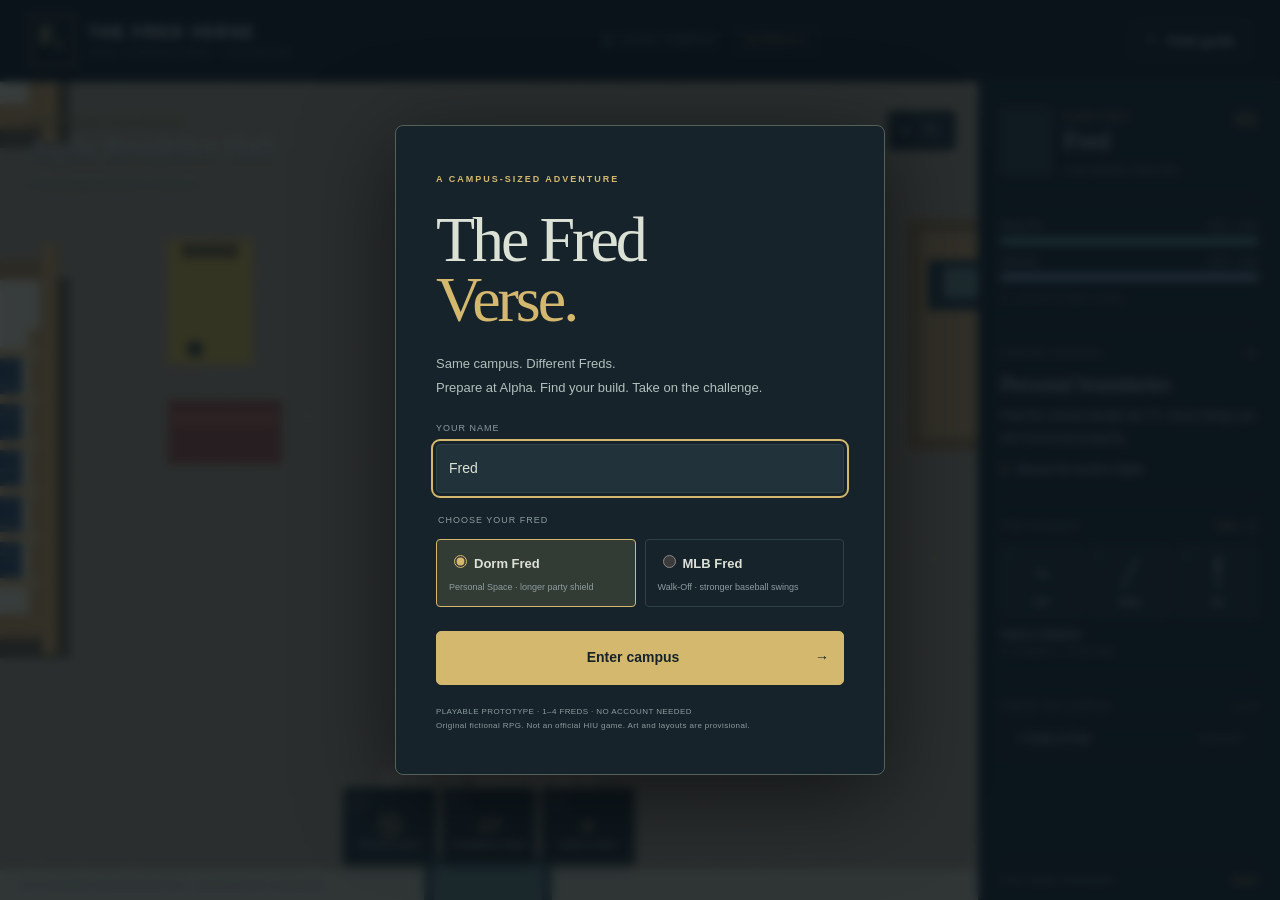
==== web/index.html @ dc2af9cf "Add playable Fred Verse RPG prototype with LAN co-op" ====
<!doctype html>
<html lang="en">
<head>
  <meta charset="utf-8"><meta name="viewport" content="width=device-width,initial-scale=1,viewport-fit=cover">
  <meta name="theme-color" content="#141e26"><title>The Fred Verse</title>
  <link rel="stylesheet" href="style.css"><script type="module" src="game.js"></script>
</head>
<body>
  <header>
    <a class="brand" href="/" aria-label="The Fred Verse home"><span class="crest">F<span>V</span></span><span>THE FRED VERSE<small>HOPE INTERNATIONAL · FULLERTON</small></span></a>
    <div class="session"><i id="status-light"></i><span id="connection">LOCAL CAMPUS</span><span class="version">ALPHA 0.1</span></div>
    <button id="help-open" class="quiet">? <span>Field guide</span></button>
  </header>
  <main>
    <section class="viewport" aria-label="Game world">
      <canvas id="world" tabindex="0" aria-label="Campus game. Use WASD to move, E to interact. See Field guide for all controls."></canvas>
      <div class="location"><span class="eyebrow">FULLERTON, CALIFORNIA</span><h1 id="location">Alpha Residence Hall</h1><span id="area-note">A little preparation goes a long way.</span></div>
      <div id="boss-hud" hidden><div><b id="boss-name"></b><span id="boss-phase"></span></div><progress id="boss-health" max="100" value="100"></progress><small>FICTIONAL FACULTY PRACTICE · NONLETHAL</small></div>
      <button id="map-open" class="map-button" title="Campus map (M)">⌖ <span>Campus map</span> <kbd>M</kbd></button>
      <div id="speech" class="speech" aria-live="polite"></div>
      <div id="prompt" class="prompt" hidden><kbd>E</kbd><span></span></div>
      <div id="downed" hidden><h2>Five more minutes.</h2><p id="downed-note">Your equipment is safe.</p><button id="recover">Return to Alpha</button></div>
      <div class="hotbar">
        <button data-action="space" title="Personal Space (Q)"><kbd>Q</kbd><span>◎</span><small>Personal Space</small><em id="space-cd"></em></button>
        <button data-action="heal" title="Emergency Chips (H)"><kbd>H</kbd><span>▱</span><small>Emergency Chips</small><em id="heal-cd"></em></button>
        <button data-action="dodge" title="Dodge (Space)"><kbd>␣</kbd><span>»</span><small>Early to Class</small><em id="dodge-cd"></em></button>
      </div>
      <div class="touch-move" aria-label="Movement controls"><button data-key="w" aria-label="Move up">▲</button><div><button data-key="a" aria-label="Move left">◀</button><button data-key="s" aria-label="Move down">▼</button><button data-key="d" aria-label="Move right">▶</button></div></div>
      <div class="touch-actions"><button id="touch-attack">Attack</button><button data-action="interact">Interact</button><button id="touch-block">Guard</button></div>
      <span class="scene-caption">HIU-INSPIRED RECONSTRUCTION · APPROXIMATE INTERIORS</span>
    </section>
    <aside>
      <section class="character"><div class="avatar"><canvas id="portrait" width="48" height="64"></canvas></div><div><span class="eyebrow" id="variant-name">DORM FRED</span><h2 id="player-name">Fred</h2><small id="player-title">A new semester. Same Fred.</small></div><span id="level" class="level">01</span></section>
      <section class="vitals"><div><span>HEALTH</span><b id="hp-text">100 / 100</b></div><progress id="hp" max="100" value="100"></progress><div><span>FOCUS</span><b id="focus-text">100 / 100</b></div><progress id="focus" max="100" value="100"></progress><small id="xp">0 / 120 XP TO NEXT LEVEL</small></section>
      <section class="quest"><div class="section-label">CAMPUS JOURNAL <span>01</span></div><h3 id="quest-title">Personal boundaries</h3><p id="quest-description">Find the remote beside the TV. Some things are not communal property.</p><div id="quest-step"><i></i><span>Recover the remote in Alpha</span></div></section>
      <section class="loadout"><div class="section-label">THE LOADOUT <button id="inventory-open" class="text-button">Gear <kbd>I</kbd></button></div><div class="weapons"><button data-weapon="nerf"><kbd>1</kbd><span>⌁</span><b>Nerf</b></button><button data-weapon="saber"><kbd>2</kbd><span>╱</span><b>Saber</b></button><button data-weapon="bat"><kbd>3</kbd><span>╿</span><b>Bat</b></button></div><div class="weapon-detail"><span id="weapon-name">Owen’s Sidearm</span><small id="ammo">8 / 8 DARTS · R RELOAD</small></div></section>
      <section class="party"><div class="section-label">FREDS ON CAMPUS <span id="party-count">1 / 4</span></div><div id="party-list"></div><button id="lan-open" class="lan-button">↗ Invite a Fred <span>LAN CO-OP</span></button></section>
      <footer><span id="save-status">HOST-SAVED PROGRESS</span><button id="sprite-open" class="text-button">Sprite</button></footer>
    </aside>
  </main>
  <dialog id="welcome" class="welcome">
    <span class="eyebrow">A CAMPUS-SIZED ADVENTURE</span><h2>The Fred<br><span>Verse.</span></h2>
    <p>Same campus. Different Freds.<br>Prepare at Alpha. Find your build. Take on the challenge.</p>
    <form id="join-form"><label>YOUR NAME<input id="name" maxlength="24" value="Fred" required autocomplete="nickname"></label>
      <fieldset><legend>CHOOSE YOUR FRED</legend><label class="variant-option"><input type="radio" name="variant" value="Dorm Fred" checked><strong>Dorm Fred</strong><small>Personal Space · longer party shield</small></label><label class="variant-option"><input type="radio" name="variant" value="MLB Fred"><strong>MLB Fred</strong><small>Walk-Off · stronger baseball swings</small></label></fieldset>
      <button type="submit" class="primary">Enter campus <span>→</span></button><p id="join-error" role="alert"></p>
    </form><small class="disclaimer">PLAYABLE PROTOTYPE · 1–4 FREDS · NO ACCOUNT NEEDED<br>Original fictional RPG. Not an official HIU game. Art and layouts are provisional.</small>
  </dialog>
  <dialog id="guide"><button class="close" data-close aria-label="Close">×</button><span class="eyebrow">KNOW YOUR CAMPUS</span><h2>The field guide</h2><p>Every player is a Fred. Everyone can complete this slice solo.</p><dl><dt>WASD / arrows</dt><dd>Move</dd><dt>Mouse / movement direction</dt><dd>Aim / touch aim</dd><dt>Left click / J</dt><dd>Attack (hold to repeat)</dd><dt>Right click / K</dt><dd>Guard; reduces incoming damage</dd><dt>Space · Q · H</dt><dd>Dodge · Personal Space · heal</dd><dt>1 / 2 / 3 · R</dt><dd>Nerf / saber / bat · reload</dd><dt>E / hold E</dt><dd>Interact / revive a downed Fred nearby</dd><dt>I · M</dt><dd>Equipment · campus map</dd></dl><p><b>First steps:</b> find the remote beside the dorm TV, exit south, and follow the map to Darling Pavilion. Approach the practice marker and press E. All Freds in the gym must be ready; solo starts immediately.</p><p>Red outlined circles are practice hazards. Teal circles help teammates. Guard or dodge telegraphs; your attacks never hurt another Fred. A downed Fred can be revived by a teammate holding E while still for 2.5 seconds. Solo defeat resets the practice so you can recover.</p><p class="muted">Royal Arts is a provisional name for fictional equipment abilities. Faith is not a stat; prayer and Scripture are not combat resources.</p></dialog>
  <dialog id="inventory"><button class="close" data-close aria-label="Close">×</button><span class="eyebrow">STREETWEAR, WITH STATS</span><h2>The dorm wardrobe</h2><p id="gear-stats"></p><div id="gear-list"></div><p class="set-bonus">PERSONAL SPACE · 2 PIECES<br><small>Successful guards grant a brief shield. Helpful solo and together.</small></p><button id="upgrade" class="primary">Workbench upgrade · 3 materials</button><p id="materials"></p><label>DISPLAY TITLE<select id="title-select"></select></label></dialog>
  <dialog id="campus-map"><button class="close" data-close aria-label="Close">×</button><span class="eyebrow">N ↑ · NOT TO SCALE</span><h2>Find your way.</h2><canvas id="map" width="560" height="560" aria-label="Campus map showing your position and labeled buildings"></canvas><p class="muted">Map-relative exterior. Alpha, gym, and chapel are enterable in this slice. Other interiors are reserved for later chapters.</p></dialog>
  <dialog id="lan"><button class="close" data-close aria-label="Close">×</button><span class="eyebrow">BETTER WITH MORE FREDS</span><h2>Bring your variant.</h2><p>Run <code>python server.py</code> on one computer. Connect everyone to the same local network. On each device, open the host computer’s LAN IP with port 8000 in a browser.</p><p>Example address format: <code>http://192.168.x.x:8000</code>. Use your host’s actual address. Allow inbound TCP 8000 on its local firewall.</p><p>To find hosts from another computer with this project: <code>python server.py --discover</code>. UDP 47654 discovery can be blocked by guest Wi-Fi; direct address joining still works.</p><p>The host saves all characters. This browser stores a private rejoin key for this host address. Reuse the same browser and address to keep your Fred. No internet, accounts, or cloud services are required.</p></dialog>
  <dialog id="sprite"><button class="close" data-close aria-label="Close">×</button><span class="eyebrow">ART WORK IN PROGRESS</span><h2>Fred, frame by frame.</h2><p>The built-in pixel Fred is a placeholder. To preview the sprite sheet you shared, choose its PNG file. It stays in this browser session and is not uploaded to the host.</p><label>SPRITE SHEET<input id="sprite-file" type="file" accept="image/png,image/webp"></label><p class="muted">Preview expects 10 columns; the first five directional rows have equal height. Full action animation and final atlas integration remain unfinished.</p><p id="sprite-status" role="status"></p></dialog>
</body></html>
---- web/style.css ----
@font-face{font-family:system;src:local('Trebuchet MS')}*{box-sizing:border-box} :root{color-scheme:dark;--ink:#dce1d6;--muted:#8b9d9e;--gold:#d4b86e;--panel:#17232b;--line:#304048;--teal:#73b6a5}body{margin:0;background:#101a21;color:var(--ink);font:14px system,Arial,sans-serif}button,input,select{font:inherit}button,a,input,select{-webkit-tap-highlight-color:transparent}button{cursor:pointer;border:1px solid var(--line);border-radius:5px;background:#24343d;color:var(--ink);padding:10px 14px}button:hover{border-color:var(--gold);color:#fff}button:focus-visible,a:focus-visible,input:focus-visible,select:focus-visible,canvas:focus-visible{outline:2px solid var(--gold);outline-offset:3px}button:disabled{opacity:.45;cursor:default}header{height:82px;display:flex;align-items:center;justify-content:space-between;padding:0 30px;border-bottom:1px solid var(--line);gap:20px}.brand{display:flex;gap:13px;align-items:center;text-decoration:none;color:var(--ink);font-weight:900;letter-spacing:2px;font-size:16px}.brand small{display:block;color:var(--muted);font-size:8px;letter-spacing:2px;margin-top:6px;font-weight:400}.crest{font-family:Georgia,serif;font-size:28px;border:1px solid var(--gold);color:var(--gold);padding:4px 8px;position:relative;line-height:30px}.crest span{font-size:14px;vertical-align:sub;margin-left:-4px}.session{display:flex;align-items:center;gap:10px;letter-spacing:1.5px;font-size:10px;color:var(--muted)}.session i{width:6px;height:6px;background:var(--teal);border-radius:50%}.version{border:1px solid var(--line);padding:6px 8px;margin-left:10px;color:var(--gold)}.quiet{background:transparent}.quiet span{margin-left:8px}.eyebrow{font-size:9px;letter-spacing:2px;color:var(--gold);font-weight:bold}main{display:grid;grid-template-columns:minmax(0,1fr) 302px;height:calc(100dvh - 82px);min-height:620px} .viewport{position:relative;overflow:hidden;background:#687951}#world{display:block;width:100%;height:100%;image-rendering:pixelated;touch-action:none;outline:none}.location{position:absolute;top:27px;left:28px;pointer-events:none;color:#fff;text-shadow:0 2px 5px #14221c}.location h1{font-family:Georgia,serif;font-weight:400;font-size:28px;margin:7px 0 5px}.location #area-note{font-size:11px;color:#e3e5cf}.map-button{position:absolute;right:22px;top:28px;background:#15252ce8;border-color:#66716a;display:flex;align-items:center;gap:12px;font-size:12px}.map-button>span{display:none}kbd{font:10px system,Arial,sans-serif;border:1px solid #5b6970;border-radius:3px;padding:3px 5px;color:#b7c3bc;min-width:20px;text-align:center}.scene-caption{position:absolute;bottom:12px;left:20px;font-size:8px;letter-spacing:1.2px;color:#e4e4c7;text-shadow:1px 1px #14221c;pointer-events:none}.hotbar{position:absolute;bottom:35px;left:50%;transform:translateX(-50%);display:flex;gap:5px}.hotbar button{width:94px;height:78px;position:relative;padding:9px 4px 7px;background:#17232bea;border-color:#5c6b64;box-shadow:0 3px 10px #0004}.hotbar kbd{position:absolute;top:5px;left:5px;font-size:8px}.hotbar button>span{display:block;font-family:Georgia,serif;font-size:30px;line-height:33px;color:var(--gold)}.hotbar small{display:block;font-size:9px;color:#c8d0bf}.hotbar em{position:absolute;top:5px;right:7px;font-size:10px;font-style:normal;color:var(--gold)}.speech{position:absolute;bottom:132px;left:50%;transform:translateX(-50%);width:min(540px,85%);padding:13px 17px;background:#142129ed;border-left:2px solid var(--gold);font-size:12px;line-height:1.6;box-shadow:0 4px 20px #0003;pointer-events:none}.speech:empty{display:none}.prompt{position:absolute;top:64%;left:50%;transform:translateX(-50%);padding:10px 16px;background:#102027e8;white-space:nowrap;border:1px solid #7b8b80;border-radius:5px;font-size:12px}.prompt kbd{margin-right:10px}aside{background:var(--panel);border-left:1px solid var(--line);padding:24px 22px 0;overflow:auto;display:flex;flex-direction:column}aside section{padding-bottom:22px;margin-bottom:22px;border-bottom:1px solid var(--line)}.character{display:flex;align-items:center;gap:13px}.character h2{font-family:Georgia,serif;font-size:25px;font-weight:400;margin:5px 0}.character small{font-size:9px;color:var(--muted)}.avatar{background:#293b42;border:1px solid #52615b;width:50px;height:65px;flex-shrink:0}.avatar canvas{image-rendering:pixelated}.character .eyebrow{font-size:8px}.level{align-self:flex-start;margin-left:auto;color:var(--gold);font-family:Georgia,serif;font-size:22px}.vitals>div{display:flex;justify-content:space-between;font-size:9px;letter-spacing:1px;margin:0 0 6px}.vitals b{font-size:10px;font-weight:400;color:var(--muted)}progress{display:block;width:100%;height:6px;appearance:none;border:0;background:#34444a;overflow:hidden;border-radius:0}progress::-webkit-progress-bar{background:#34444a}progress::-webkit-progress-value{background:var(--teal)}progress::-moz-progress-bar{background:var(--teal)}#hp{margin-bottom:13px}#focus::-webkit-progress-value{background:#8eabcb}#focus::-moz-progress-bar{background:#8eabcb}.vitals>small{display:block;color:var(--muted);font-size:8px;letter-spacing:1px;margin-top:14px}.section-label{display:flex;justify-content:space-between;align-items:center;color:var(--muted);font-size:9px;letter-spacing:1.5px}.section-label>span{font-size:9px;letter-spacing:1px;color:var(--gold)}.quest h3{font-family:Georgia,serif;font-weight:400;font-size:21px;margin:14px 0 9px}.quest p{font-size:12px;line-height:1.8;color:#a7b7b6;margin:0 0 15px}#quest-step{font-size:10px;display:flex;align-items:center;gap:9px}#quest-step i{width:7px;height:7px;border:1px solid var(--gold);transform:rotate(45deg);flex-shrink:0}.text-button{padding:0;background:transparent;border:0;color:var(--gold);font-size:10px;letter-spacing:0}.text-button kbd{font-size:8px;padding:1px 4px;margin-left:5px}.weapons{display:flex;gap:7px;margin-top:15px}.weapons button{position:relative;flex:1;height:72px;padding:8px 3px;background:#1c2b33;border-color:#3a4a50}.weapons kbd{position:absolute;top:5px;left:5px;border:0;padding:0;font-size:8px;min-width:8px}.weapons button>span{display:block;font-size:27px;height:35px;color:#9aaba6}.weapons b{font-size:9px;font-weight:400}.weapons .selected{border-color:var(--gold);background:#333b35}.weapons .selected>span{color:var(--gold)}.weapon-detail{margin-top:10px;display:flex;flex-direction:column;gap:7px;font-size:11px}.weapon-detail small{font-size:8px;color:var(--muted);letter-spacing:1px}.party{margin-bottom:0!important;border:0!important;flex:1}.party-row{display:flex;align-items:center;gap:9px;margin:14px 0;font-size:11px}.party-row i{width:6px;height:6px;background:var(--teal);border-radius:50%}.party-row span{flex:1}.party-row small{color:var(--muted);font-size:9px}.lan-button{margin-top:10px;width:100%;font-size:11px;background:transparent;text-align:left}.lan-button span{float:right;font-size:8px;color:var(--muted);padding-top:2px}footer{border-top:1px solid var(--line);min-height:41px;display:flex;align-items:center;justify-content:space-between;gap:12px;font-size:8px;letter-spacing:.8px;color:var(--muted)}dialog{background:#17232b;color:var(--ink);border:1px solid #536158;border-radius:8px;box-shadow:0 20px 90px #0008;max-height:90dvh;width:min(540px,94vw);padding:35px;line-height:1.7}dialog::backdrop{background:#091319c9;backdrop-filter:blur(5px)}dialog h2{font-family:Georgia,serif;font-size:34px;font-weight:400;line-height:1.2;margin:12px 0 18px}dialog p{font-size:13px;color:#b0c0bc}dialog .muted{font-size:11px;color:var(--muted)}.close{position:absolute;right:14px;top:10px;background:transparent;border:0;font-size:25px;padding:0 8px}.welcome{width:490px;padding:40px}.welcome h2{font-size:64px;letter-spacing:-3px;line-height:.94;margin-top:20px}.welcome h2 span{color:var(--gold)}.welcome>p{margin:22px 0;line-height:1.8}label{display:block;font-size:9px;letter-spacing:1px;color:var(--muted)}input:not([type=radio]),select{display:block;background:#22323a;border:1px solid var(--line);border-radius:4px;padding:12px;color:var(--ink);width:100%;margin:7px 0 15px;font-size:14px}fieldset{border:0;margin:20px 0;padding:0;display:flex;gap:9px}legend{font-size:9px;letter-spacing:1px;color:var(--muted);margin-bottom:10px}.variant-option{width:50%;padding:12px;border:1px solid var(--line);border-radius:4px;cursor:pointer;letter-spacing:0}.variant-option:has(:checked){border-color:var(--gold);background:#333b35}.variant-option strong{font-size:13px;color:var(--ink);display:inline-block;margin:0 0 5px 4px}.variant-option small{display:block;font-size:9px;line-height:1.6}.variant-option input{accent-color:var(--gold)}.primary{width:100%;background:var(--gold);border-color:var(--gold);color:#17232b;font-weight:bold;padding:14px;margin:4px 0 10px}.primary:hover{background:#e6cd8c;color:#17232b}.primary span{float:right}.disclaimer{color:var(--muted);font-size:8px;line-height:1.8;display:block;letter-spacing:.4px}.welcome #join-error{color:#e1a291;font-size:12px;margin:0 0 10px}dl{display:grid;grid-template-columns:1fr 1.2fr;font-size:11px;gap:10px 14px}dt{color:var(--gold)}dd{margin:0}.gear-row{display:flex;align-items:center;gap:12px;padding:13px 0;border-top:1px solid var(--line)}.gear-row>div{flex:1}.gear-row b{font-size:12px}.gear-row small{display:block;font-size:10px;color:var(--muted)}.gear-row button{font-size:10px}.set-bonus{border-left:2px solid var(--teal);padding:10px 15px;background:#223831;color:var(--teal);font-size:11px}#map{width:100%;height:auto;image-rendering:pixelated;border:1px solid #536158}#boss-hud{position:absolute;top:100px;left:50%;transform:translateX(-50%);width:min(500px,85%);background:#17232bdb;padding:12px 16px}#boss-hud>div{display:flex;justify-content:space-between;font-size:11px;margin-bottom:9px;gap:8px}#boss-hud small{font-size:7px;letter-spacing:1.5px;color:#bda49a;display:block;margin-top:7px}#boss-health::-webkit-progress-value{background:#d88a75}#boss-health::-moz-progress-bar{background:#d88a75}#downed{position:absolute;top:40%;left:50%;transform:translate(-50%,-50%);background:#17232bf0;padding:25px;text-align:center;border:1px solid #bb9c79;width:min(400px,90%)}#downed h2{font-family:Georgia,serif;font-size:30px;font-weight:400}#downed p{font-size:12px;line-height:1.7}.touch-move,.touch-actions{display:none}code{font-size:11px;color:var(--gold);overflow-wrap:anywhere} [hidden]{display:none!important}
@media(min-width:1500px){main{grid-template-columns:minmax(0,1fr) 330px}.map-button>span{display:inline}.location{left:40px;top:35px}aside{padding:30px 26px 0}.character{margin-bottom:28px}}
@media(max-height:820px) and (min-width:801px){main{min-height:560px}aside{padding:18px 18px 0}aside section{padding-bottom:16px;margin-bottom:16px}.quest p{line-height:1.5}.character .avatar{height:58px;overflow:hidden}.party-row{margin:10px 0}.hotbar{bottom:30px}}
@media(max-width:800px){header{height:65px;padding:0 16px}.brand{font-size:12px;letter-spacing:1px}.brand small{font-size:7px}.crest{font-size:24px}.session{display:none}.quiet span{display:none}main{height:auto;min-height:0;display:flex;flex-direction:column}.viewport{height:calc(100dvh - 65px);min-height:520px}.location{left:17px;top:18px}.location h1{font-size:22px}.location #area-note{font-size:9px}.location .eyebrow{font-size:7px}.map-button{top:19px;right:15px;padding:7px 10px}.map-button kbd{display:none}aside{border-left:0;border-top:1px solid var(--line);display:grid;grid-template-columns:1fr 1fr;gap:18px;padding:20px}aside section{margin:0;padding:0 0 16px}.party,footer{grid-column:1/-1}.touch-move{display:block;position:absolute;bottom:45px;left:14px;text-align:center;touch-action:none}.touch-move button{padding:13px 15px;background:#17232bdd;touch-action:none}.touch-move>button{margin-bottom:3px}.touch-move>div{display:flex;gap:3px}.touch-actions{display:flex;position:absolute;right:12px;bottom:45px;flex-direction:column;gap:5px;touch-action:none}.touch-actions button{padding:10px;font-size:10px;background:#17232bdd;touch-action:none}.hotbar{bottom:45px;gap:3px}.hotbar button{width:58px;height:60px}.hotbar kbd{display:none}.hotbar small{font-size:7px}.hotbar button>span{font-size:24px;line-height:25px}.speech{bottom:180px;font-size:11px}.scene-caption{font-size:6px;bottom:14px;left:15px}dialog{padding:28px}.welcome h2{font-size:54px}#boss-hud{top:95px}.prompt{top:60%;font-size:10px}.prompt kbd{display:none}}
@media(pointer:fine) and (min-width:801px){.touch-move,.touch-actions{display:none}}
@media(max-width:800px){.touch-move,.touch-actions{bottom:112px}.hotbar{bottom:30px}.speech{bottom:225px}.prompt{top:auto;bottom:200px;max-width:90%;white-space:normal;text-align:center}}
@media(prefers-reduced-motion:reduce){dialog::backdrop{backdrop-filter:none}}
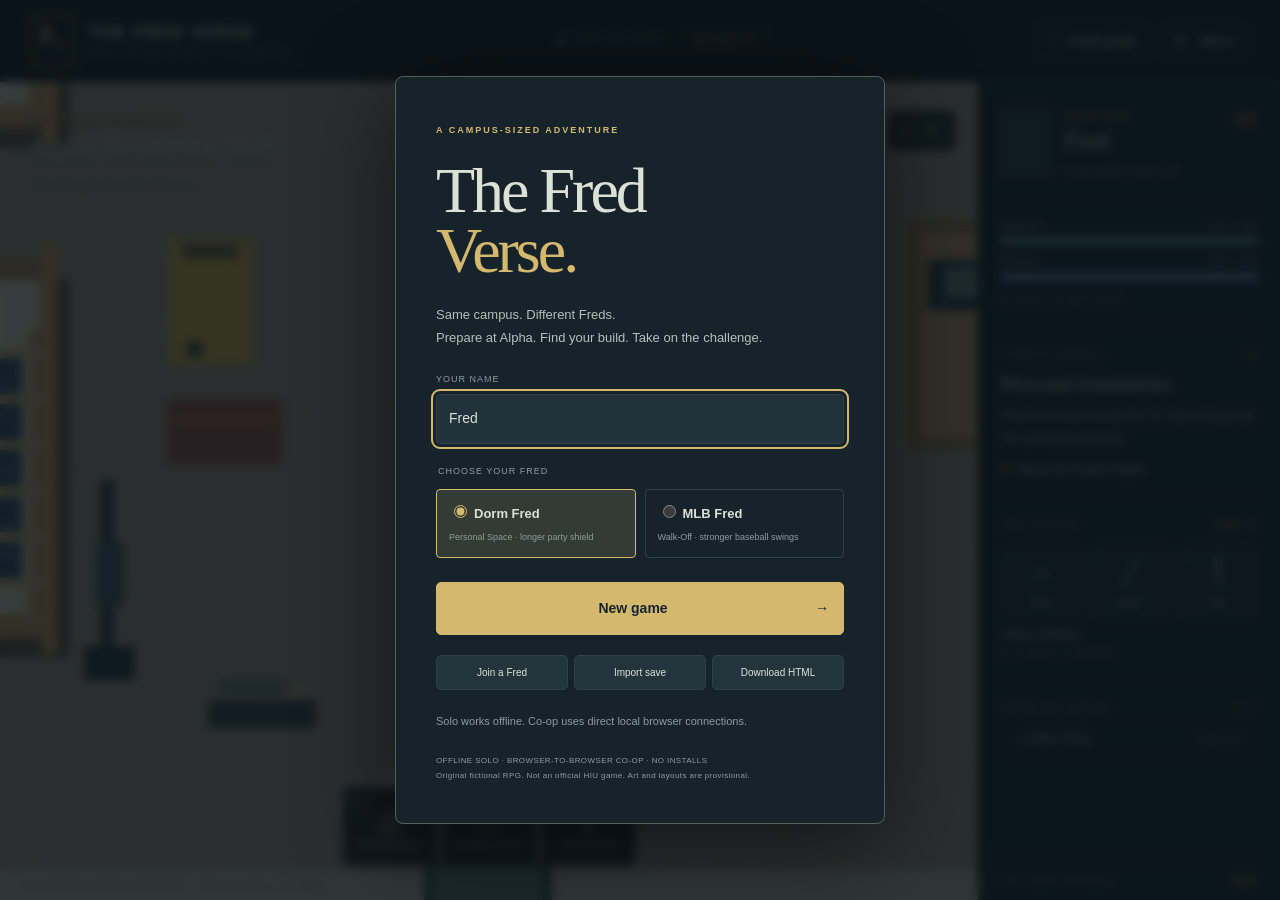
==== commit e7c7cfcb: "Add standalone offline browser game with saves and experimental WebRTC co-op" ====
--- a/web/index.html
+++ b/web/index.html
@@ -3,13 +3,14 @@
 <head>
   <meta charset="utf-8"><meta name="viewport" content="width=device-width,initial-scale=1,viewport-fit=cover">
   <meta name="theme-color" content="#141e26"><title>The Fred Verse</title>
-  <link rel="stylesheet" href="style.css"><script type="module" src="game.js"></script>
+  <link rel="icon" href="data:image/svg+xml,%3Csvg xmlns='http://www.w3.org/2000/svg' viewBox='0 0 40 40'%3E%3Crect width='40' height='40' fill='%2317232b'/%3E%3Ctext x='10' y='30' font-size='30' fill='%23d4b86e'%3EF%3C/text%3E%3C/svg%3E">
+  <link rel="stylesheet" href="style.css"><script defer src="core.js"></script><script defer src="session.js"></script><script defer src="game.js"></script>
 </head>
 <body>
   <header>
-    <a class="brand" href="/" aria-label="The Fred Verse home"><span class="crest">F<span>V</span></span><span>THE FRED VERSE<small>HOPE INTERNATIONAL · FULLERTON</small></span></a>
-    <div class="session"><i id="status-light"></i><span id="connection">LOCAL CAMPUS</span><span class="version">ALPHA 0.1</span></div>
-    <button id="help-open" class="quiet">? <span>Field guide</span></button>
+    <button class="brand" id="brand-menu" aria-label="The Fred Verse menu"><span class="crest">F<span>V</span></span><span>THE FRED VERSE<small>HOPE INTERNATIONAL · FULLERTON</small></span></button>
+    <div class="session"><i id="status-light"></i><span id="connection">OFFLINE SOLO</span><span class="version">ALPHA 0.2</span></div>
+    <div class="header-controls"><button id="help-open" class="quiet">? <span>Field guide</span></button><button id="menu-open" class="quiet">☰ <span>Menu</span></button></div>
   </header>
   <main>
     <section class="viewport" aria-label="Game world">
@@ -26,7 +27,7 @@
         <button data-action="dodge" title="Dodge (Space)"><kbd>␣</kbd><span>»</span><small>Early to Class</small><em id="dodge-cd"></em></button>
       </div>
       <div class="touch-move" aria-label="Movement controls"><button data-key="w" aria-label="Move up">▲</button><div><button data-key="a" aria-label="Move left">◀</button><button data-key="s" aria-label="Move down">▼</button><button data-key="d" aria-label="Move right">▶</button></div></div>
-      <div class="touch-actions"><button id="touch-attack">Attack</button><button data-action="interact">Interact</button><button id="touch-block">Guard</button></div>
+      <div class="touch-actions"><div class="touch-weapons" aria-label="Choose weapon"><button data-weapon="nerf" aria-label="Equip Nerf">1</button><button data-weapon="saber" aria-label="Equip saber">2</button><button data-weapon="bat" aria-label="Equip bat">3</button></div><button id="touch-attack">Attack</button><button data-action="interact">Interact</button><div class="touch-extra"><button data-action="reload" aria-label="Reload">R</button><button id="touch-gear" aria-label="Equipment">Gear</button></div><button id="touch-block">Guard</button></div>
       <span class="scene-caption">HIU-INSPIRED RECONSTRUCTION · APPROXIMATE INTERIORS</span>
     </section>
     <aside>
@@ -41,14 +42,21 @@
   <dialog id="welcome" class="welcome">
     <span class="eyebrow">A CAMPUS-SIZED ADVENTURE</span><h2>The Fred<br><span>Verse.</span></h2>
     <p>Same campus. Different Freds.<br>Prepare at Alpha. Find your build. Take on the challenge.</p>
+    <button id="continue-game" class="primary" hidden>Continue your Fred →</button>
     <form id="join-form"><label>YOUR NAME<input id="name" maxlength="24" value="Fred" required autocomplete="nickname"></label>
       <fieldset><legend>CHOOSE YOUR FRED</legend><label class="variant-option"><input type="radio" name="variant" value="Dorm Fred" checked><strong>Dorm Fred</strong><small>Personal Space · longer party shield</small></label><label class="variant-option"><input type="radio" name="variant" value="MLB Fred"><strong>MLB Fred</strong><small>Walk-Off · stronger baseball swings</small></label></fieldset>
-      <button type="submit" class="primary">Enter campus <span>→</span></button><p id="join-error" role="alert"></p>
-    </form><small class="disclaimer">PLAYABLE PROTOTYPE · 1–4 FREDS · NO ACCOUNT NEEDED<br>Original fictional RPG. Not an official HIU game. Art and layouts are provisional.</small>
+      <button type="submit" class="primary">New game <span>→</span></button><p id="join-error" role="alert"></p>
+    </form><div class="welcome-extras"><button id="welcome-lan">Join a Fred</button><button id="welcome-import">Import save</button><button id="welcome-download">Download HTML</button></div><p id="welcome-storage" class="muted"></p><small class="disclaimer">OFFLINE SOLO · BROWSER-TO-BROWSER CO-OP · NO INSTALLS<br>Original fictional RPG. Not an official HIU game. Art and layouts are provisional.</small>
   </dialog>
   <dialog id="guide"><button class="close" data-close aria-label="Close">×</button><span class="eyebrow">KNOW YOUR CAMPUS</span><h2>The field guide</h2><p>Every player is a Fred. Everyone can complete this slice solo.</p><dl><dt>WASD / arrows</dt><dd>Move</dd><dt>Mouse / movement direction</dt><dd>Aim / touch aim</dd><dt>Left click / J</dt><dd>Attack (hold to repeat)</dd><dt>Right click / K</dt><dd>Guard; reduces incoming damage</dd><dt>Space · Q · H</dt><dd>Dodge · Personal Space · heal</dd><dt>1 / 2 / 3 · R</dt><dd>Nerf / saber / bat · reload</dd><dt>E / hold E</dt><dd>Interact / revive a downed Fred nearby</dd><dt>I · M</dt><dd>Equipment · campus map</dd></dl><p><b>First steps:</b> find the remote beside the dorm TV, exit south, and follow the map to Darling Pavilion. Approach the practice marker and press E. All Freds in the gym must be ready; solo starts immediately.</p><p>Red outlined circles are practice hazards. Teal circles help teammates. Guard or dodge telegraphs; your attacks never hurt another Fred. A downed Fred can be revived by a teammate holding E while still for 2.5 seconds. Solo defeat resets the practice so you can recover.</p><p class="muted">Royal Arts is a provisional name for fictional equipment abilities. Faith is not a stat; prayer and Scripture are not combat resources.</p></dialog>
   <dialog id="inventory"><button class="close" data-close aria-label="Close">×</button><span class="eyebrow">STREETWEAR, WITH STATS</span><h2>The dorm wardrobe</h2><p id="gear-stats"></p><div id="gear-list"></div><p class="set-bonus">PERSONAL SPACE · 2 PIECES<br><small>Successful guards grant a brief shield. Helpful solo and together.</small></p><button id="upgrade" class="primary">Workbench upgrade · 3 materials</button><p id="materials"></p><label>DISPLAY TITLE<select id="title-select"></select></label></dialog>
   <dialog id="campus-map"><button class="close" data-close aria-label="Close">×</button><span class="eyebrow">N ↑ · NOT TO SCALE</span><h2>Find your way.</h2><canvas id="map" width="560" height="560" aria-label="Campus map showing your position and labeled buildings"></canvas><p class="muted">Map-relative exterior. Alpha, gym, and chapel are enterable in this slice. Other interiors are reserved for later chapters.</p></dialog>
-  <dialog id="lan"><button class="close" data-close aria-label="Close">×</button><span class="eyebrow">BETTER WITH MORE FREDS</span><h2>Bring your variant.</h2><p>Run <code>python server.py</code> on one computer. Connect everyone to the same local network. On each device, open the host computer’s LAN IP with port 8000 in a browser.</p><p>Example address format: <code>http://192.168.x.x:8000</code>. Use your host’s actual address. Allow inbound TCP 8000 on its local firewall.</p><p>To find hosts from another computer with this project: <code>python server.py --discover</code>. UDP 47654 discovery can be blocked by guest Wi-Fi; direct address joining still works.</p><p>The host saves all characters. This browser stores a private rejoin key for this host address. Reuse the same browser and address to keep your Fred. No internet, accounts, or cloud services are required.</p></dialog>
+  <dialog id="lan"><button class="close" data-close aria-label="Close">×</button><span class="eyebrow">DIRECT BROWSER-TO-BROWSER · 1–4 FREDS</span><h2>Bring your variant.</h2><p>Open the game on both devices on the same local network. No Python, accounts, relay, or short-code service. One browser hosts the shared simulation; keep it open and in the foreground.</p><p class="muted">Experimental: browser co-op needs testing on normal LAN devices. This build's cloud test browser blocks direct peer networking. Solo has passed the complete chapter test.</p>
+    <details open><summary>1 · Host: make an invite</summary><p>Start or continue a game, then create one invite per friend. Send the entire code privately. Codes expire after two minutes before connection.</p><button id="create-invite">Create invite</button><label>INVITE CODE<textarea id="invite-output" readonly rows="3"></textarea></label><button data-copy="invite-output">Copy invite</button><label>PASTE YOUR FRIEND’S REPLY<textarea id="reply-input" rows="3" maxlength="150000"></textarea></label><button id="accept-reply" class="primary">Accept reply</button></details>
+    <details><summary>2 · Guest: answer an invite</summary><label>YOUR NAME<input id="guest-name" maxlength="24" value="Fred"></label><label>FRED VARIANT<select id="guest-variant"><option>Dorm Fred</option><option>MLB Fred</option></select></label><label>PASTE THE HOST’S INVITE<textarea id="invite-input" rows="3" maxlength="150000"></textarea></label><button id="create-reply">Create reply</button><label>REPLY TO SEND BACK<textarea id="reply-output" readonly rows="3"></textarea></label><button data-copy="reply-output">Copy reply</button><p>Send the entire reply to the host and wait for them to accept it. The host owns your character save. This browser remembers its private rejoin key; fresh connection codes are required after disconnecting.</p></details>
+    <p id="lan-status" role="status"></p><button id="leave-session">Close connections / return to solo</button><p class="muted">This uses local WebRTC candidates without STUN/TURN or automatic LAN discovery. Some networks and browsers block direct connections. If a downloaded file cannot connect, use the HTTPS-hosted game in current Chrome, Edge or Firefox. Different networks are not supported by this baseline. Never paste connection codes into public posts.</p>
+  </dialog>
+  <dialog id="game-menu"><button class="close" data-close aria-label="Close">×</button><span class="eyebrow">TAKE A BREATHER</span><h2 id="pause-heading">Paused.</h2><p id="pause-note">Solo pauses while a menu is open. In co-op, the world keeps running.</p><div class="menu-buttons"><button id="resume" class="primary">Back to campus</button><button id="export-save">Export save</button><button id="import-save">Import save</button><button id="download-game">Download this HTML</button><button id="new-game">New game / choose Fred</button></div><label>PIXEL SCALE<select id="pixel-scale"><option value="2">2× · crisp pixels</option><option value="3">3× · closer view</option><option value="1">1× · see more campus</option></select></label><label><input type="checkbox" id="smooth-camera" checked> Smooth camera</label><p id="menu-status" role="status"></p><p class="muted">Local saves stay in this browser and address. Export a backup to move devices or addresses. Imports resume at Alpha with health preserved; interrupted practice resets. Guest progress belongs to the host; guest-only export is unavailable.</p></dialog>
+  <input id="import-file" type="file" accept="application/json,.json" hidden>
   <dialog id="sprite"><button class="close" data-close aria-label="Close">×</button><span class="eyebrow">ART WORK IN PROGRESS</span><h2>Fred, frame by frame.</h2><p>The built-in pixel Fred is a placeholder. To preview the sprite sheet you shared, choose its PNG file. It stays in this browser session and is not uploaded to the host.</p><label>SPRITE SHEET<input id="sprite-file" type="file" accept="image/png,image/webp"></label><p class="muted">Preview expects 10 columns; the first five directional rows have equal height. Full action animation and final atlas integration remain unfinished.</p><p id="sprite-status" role="status"></p></dialog>
 </body></html>
--- a/web/style.css
+++ b/web/style.css
@@ -5,3 +5,5 @@
 @media(pointer:fine) and (min-width:801px){.touch-move,.touch-actions{display:none}}
 @media(max-width:800px){.touch-move,.touch-actions{bottom:112px}.hotbar{bottom:30px}.speech{bottom:225px}.prompt{top:auto;bottom:200px;max-width:90%;white-space:normal;text-align:center}}
 @media(prefers-reduced-motion:reduce){dialog::backdrop{backdrop-filter:none}}
+/* Browser-only edition */
+.brand{border:0;background:transparent;padding:0;text-align:left}.brand:hover{color:var(--ink)}.header-controls{display:flex;gap:8px}.welcome-extras{display:flex;flex-wrap:wrap;gap:6px;margin:10px 0}.welcome-extras button{font-size:10px;padding:8px 10px;flex:1}.menu-buttons{display:flex;flex-direction:column;gap:8px;margin-bottom:20px}textarea{display:block;width:100%;background:#22323a;border:1px solid var(--line);border-radius:4px;color:var(--ink);font:10px monospace;padding:10px;margin:8px 0;resize:vertical;word-break:break-all}details{margin:18px 0;padding:12px;border:1px solid var(--line);border-radius:4px}summary{cursor:pointer;color:var(--gold);font-size:13px}details label{margin-top:14px}#lan-status,#menu-status{color:var(--gold);font-size:12px;overflow-wrap:anywhere}.touch-weapons,.touch-extra{display:flex;gap:3px}.touch-weapons button,.touch-extra button{flex:1}.touch-weapons .selected{border-color:var(--gold);color:var(--gold)}#game-menu label:has(input[type=checkbox]){display:flex;align-items:center;gap:8px;font-size:12px;letter-spacing:0}.touch-actions .touch-weapons button{padding:7px 8px}.touch-actions .touch-extra button{padding:7px 6px}@media(max-width:800px){header{gap:8px}.header-controls{gap:4px}.header-controls button{padding:9px 10px}.brand small{letter-spacing:1px}.touch-actions{min-width:87px}.touch-actions>button{padding:9px 8px}.hotbar{bottom:24px}.hotbar button{width:70px}#lan,#game-menu{max-height:85dvh}.scene-caption{font-size:5px}.touch-move button{padding:14px}.touch-move{bottom:115px}.touch-actions{bottom:105px}.speech{bottom:295px}.prompt{bottom:265px}.version{margin-left:0}}
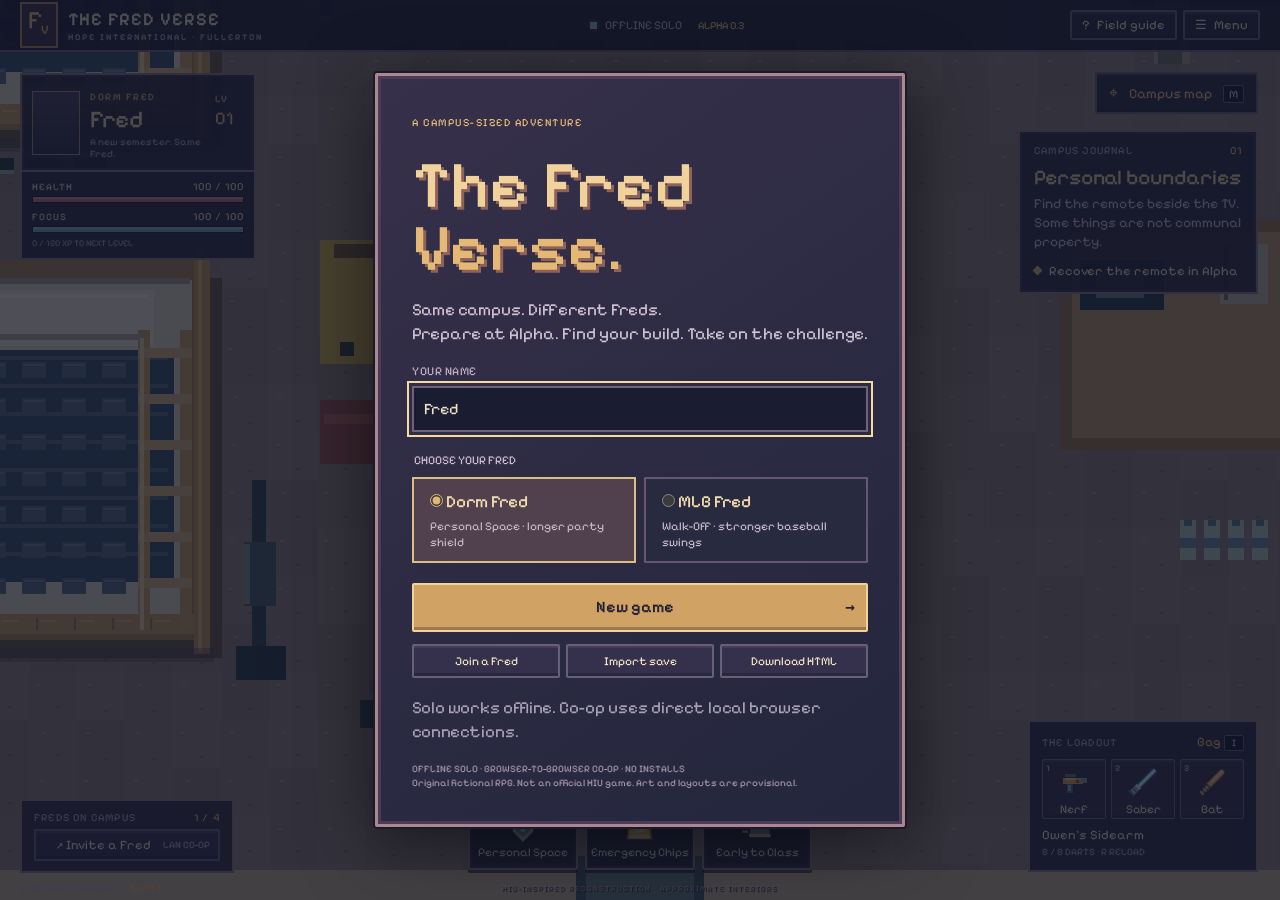
==== commit e84a9331: "Rework retro RPG presentation with Fred atlas and equipment inventory" ====
--- a/web/index.html
+++ b/web/index.html
@@ -4,12 +4,12 @@
   <meta charset="utf-8"><meta name="viewport" content="width=device-width,initial-scale=1,viewport-fit=cover">
   <meta name="theme-color" content="#141e26"><title>The Fred Verse</title>
   <link rel="icon" href="data:image/svg+xml,%3Csvg xmlns='http://www.w3.org/2000/svg' viewBox='0 0 40 40'%3E%3Crect width='40' height='40' fill='%2317232b'/%3E%3Ctext x='10' y='30' font-size='30' fill='%23d4b86e'%3EF%3C/text%3E%3C/svg%3E">
-  <link rel="stylesheet" href="style.css"><script defer src="core.js"></script><script defer src="session.js"></script><script defer src="game.js"></script>
+  <link rel="stylesheet" href="style.css"><script defer src="core.js"></script><script defer src="session.js"></script><script defer src="art.js"></script><script defer src="game.js"></script>
 </head>
 <body>
   <header>
     <button class="brand" id="brand-menu" aria-label="The Fred Verse menu"><span class="crest">F<span>V</span></span><span>THE FRED VERSE<small>HOPE INTERNATIONAL · FULLERTON</small></span></button>
-    <div class="session"><i id="status-light"></i><span id="connection">OFFLINE SOLO</span><span class="version">ALPHA 0.2</span></div>
+    <div class="session"><i id="status-light"></i><span id="connection">OFFLINE SOLO</span><span class="version">ALPHA 0.3</span></div>
     <div class="header-controls"><button id="help-open" class="quiet">? <span>Field guide</span></button><button id="menu-open" class="quiet">☰ <span>Menu</span></button></div>
   </header>
   <main>
@@ -22,9 +22,9 @@
       <div id="prompt" class="prompt" hidden><kbd>E</kbd><span></span></div>
       <div id="downed" hidden><h2>Five more minutes.</h2><p id="downed-note">Your equipment is safe.</p><button id="recover">Return to Alpha</button></div>
       <div class="hotbar">
-        <button data-action="space" title="Personal Space (Q)"><kbd>Q</kbd><span>◎</span><small>Personal Space</small><em id="space-cd"></em></button>
-        <button data-action="heal" title="Emergency Chips (H)"><kbd>H</kbd><span>▱</span><small>Emergency Chips</small><em id="heal-cd"></em></button>
-        <button data-action="dodge" title="Dodge (Space)"><kbd>␣</kbd><span>»</span><small>Early to Class</small><em id="dodge-cd"></em></button>
+        <button data-action="space" title="Personal Space (Q)"><kbd>Q</kbd><canvas data-icon="space" width="36" height="36" aria-hidden="true"></canvas><small>Personal Space</small><em id="space-cd"></em></button>
+        <button data-action="heal" title="Emergency Chips (H)"><kbd>H</kbd><canvas data-icon="chips" width="36" height="36" aria-hidden="true"></canvas><small>Emergency Chips</small><em id="heal-cd"></em></button>
+        <button data-action="dodge" title="Dodge (Space)"><kbd>␣</kbd><canvas data-icon="dodge" width="36" height="36" aria-hidden="true"></canvas><small>Early to Class</small><em id="dodge-cd"></em></button>
       </div>
       <div class="touch-move" aria-label="Movement controls"><button data-key="w" aria-label="Move up">▲</button><div><button data-key="a" aria-label="Move left">◀</button><button data-key="s" aria-label="Move down">▼</button><button data-key="d" aria-label="Move right">▶</button></div></div>
       <div class="touch-actions"><div class="touch-weapons" aria-label="Choose weapon"><button data-weapon="nerf" aria-label="Equip Nerf">1</button><button data-weapon="saber" aria-label="Equip saber">2</button><button data-weapon="bat" aria-label="Equip bat">3</button></div><button id="touch-attack">Attack</button><button data-action="interact">Interact</button><div class="touch-extra"><button data-action="reload" aria-label="Reload">R</button><button id="touch-gear" aria-label="Equipment">Gear</button></div><button id="touch-block">Guard</button></div>
@@ -34,7 +34,7 @@
       <section class="character"><div class="avatar"><canvas id="portrait" width="48" height="64"></canvas></div><div><span class="eyebrow" id="variant-name">DORM FRED</span><h2 id="player-name">Fred</h2><small id="player-title">A new semester. Same Fred.</small></div><span id="level" class="level">01</span></section>
       <section class="vitals"><div><span>HEALTH</span><b id="hp-text">100 / 100</b></div><progress id="hp" max="100" value="100"></progress><div><span>FOCUS</span><b id="focus-text">100 / 100</b></div><progress id="focus" max="100" value="100"></progress><small id="xp">0 / 120 XP TO NEXT LEVEL</small></section>
       <section class="quest"><div class="section-label">CAMPUS JOURNAL <span>01</span></div><h3 id="quest-title">Personal boundaries</h3><p id="quest-description">Find the remote beside the TV. Some things are not communal property.</p><div id="quest-step"><i></i><span>Recover the remote in Alpha</span></div></section>
-      <section class="loadout"><div class="section-label">THE LOADOUT <button id="inventory-open" class="text-button">Gear <kbd>I</kbd></button></div><div class="weapons"><button data-weapon="nerf"><kbd>1</kbd><span>⌁</span><b>Nerf</b></button><button data-weapon="saber"><kbd>2</kbd><span>╱</span><b>Saber</b></button><button data-weapon="bat"><kbd>3</kbd><span>╿</span><b>Bat</b></button></div><div class="weapon-detail"><span id="weapon-name">Owen’s Sidearm</span><small id="ammo">8 / 8 DARTS · R RELOAD</small></div></section>
+      <section class="loadout"><div class="section-label">THE LOADOUT <button id="inventory-open" class="text-button">Bag <kbd>I</kbd></button></div><div class="weapons"><button data-weapon="nerf"><kbd>1</kbd><canvas data-icon="nerf" width="32" height="32" aria-hidden="true"></canvas><b>Nerf</b></button><button data-weapon="saber"><kbd>2</kbd><canvas data-icon="saber" width="32" height="32" aria-hidden="true"></canvas><b>Saber</b></button><button data-weapon="bat"><kbd>3</kbd><canvas data-icon="bat" width="32" height="32" aria-hidden="true"></canvas><b>Bat</b></button></div><div class="weapon-detail"><span id="weapon-name">Owen’s Sidearm</span><small id="ammo">8 / 8 DARTS · R RELOAD</small></div></section>
       <section class="party"><div class="section-label">FREDS ON CAMPUS <span id="party-count">1 / 4</span></div><div id="party-list"></div><button id="lan-open" class="lan-button">↗ Invite a Fred <span>LAN CO-OP</span></button></section>
       <footer><span id="save-status">HOST-SAVED PROGRESS</span><button id="sprite-open" class="text-button">Sprite</button></footer>
     </aside>
@@ -48,8 +48,15 @@
       <button type="submit" class="primary">New game <span>→</span></button><p id="join-error" role="alert"></p>
     </form><div class="welcome-extras"><button id="welcome-lan">Join a Fred</button><button id="welcome-import">Import save</button><button id="welcome-download">Download HTML</button></div><p id="welcome-storage" class="muted"></p><small class="disclaimer">OFFLINE SOLO · BROWSER-TO-BROWSER CO-OP · NO INSTALLS<br>Original fictional RPG. Not an official HIU game. Art and layouts are provisional.</small>
   </dialog>
-  <dialog id="guide"><button class="close" data-close aria-label="Close">×</button><span class="eyebrow">KNOW YOUR CAMPUS</span><h2>The field guide</h2><p>Every player is a Fred. Everyone can complete this slice solo.</p><dl><dt>WASD / arrows</dt><dd>Move</dd><dt>Mouse / movement direction</dt><dd>Aim / touch aim</dd><dt>Left click / J</dt><dd>Attack (hold to repeat)</dd><dt>Right click / K</dt><dd>Guard; reduces incoming damage</dd><dt>Space · Q · H</dt><dd>Dodge · Personal Space · heal</dd><dt>1 / 2 / 3 · R</dt><dd>Nerf / saber / bat · reload</dd><dt>E / hold E</dt><dd>Interact / revive a downed Fred nearby</dd><dt>I · M</dt><dd>Equipment · campus map</dd></dl><p><b>First steps:</b> find the remote beside the dorm TV, exit south, and follow the map to Darling Pavilion. Approach the practice marker and press E. All Freds in the gym must be ready; solo starts immediately.</p><p>Red outlined circles are practice hazards. Teal circles help teammates. Guard or dodge telegraphs; your attacks never hurt another Fred. A downed Fred can be revived by a teammate holding E while still for 2.5 seconds. Solo defeat resets the practice so you can recover.</p><p class="muted">Royal Arts is a provisional name for fictional equipment abilities. Faith is not a stat; prayer and Scripture are not combat resources.</p></dialog>
-  <dialog id="inventory"><button class="close" data-close aria-label="Close">×</button><span class="eyebrow">STREETWEAR, WITH STATS</span><h2>The dorm wardrobe</h2><p id="gear-stats"></p><div id="gear-list"></div><p class="set-bonus">PERSONAL SPACE · 2 PIECES<br><small>Successful guards grant a brief shield. Helpful solo and together.</small></p><button id="upgrade" class="primary">Workbench upgrade · 3 materials</button><p id="materials"></p><label>DISPLAY TITLE<select id="title-select"></select></label></dialog>
+  <dialog id="guide"><button class="close" data-close aria-label="Close">×</button><span class="eyebrow">KNOW YOUR CAMPUS</span><h2>The field guide</h2><p>Every player is a Fred. Everyone can complete this slice solo.</p><dl><dt>WASD / arrows</dt><dd>Move</dd><dt>Right click</dt><dd>Walk to a spot using a clear route</dd><dt>Mouse / movement direction</dt><dd>Aim / touch aim</dd><dt>Left click / J</dt><dd>Attack (hold to repeat)</dd><dt>Hold K / touch Guard</dt><dd>Guard; reduces incoming damage</dd><dt>Space · Q · H</dt><dd>Dodge · Personal Space · heal</dd><dt>1 / 2 / 3 · R</dt><dd>Nerf / saber / bat · reload</dd><dt>E / hold E</dt><dd>Interact, pick up supplies / revive nearby Fred</dd><dt>I / B / Tab · M</dt><dd>Inventory · campus map</dd></dl><p><b>First steps:</b> collect study headphones from the desk and the supply pack from the luggage pile. Find the remote beside the TV. Exit south and follow the map to Darling Pavilion. Approach the practice marker and press E. All Freds in the gym must be ready; solo starts immediately.</p><p>Your bag compares items against equipped gear. Click an item, then Equip or Eat chips. Reinforce a selected weapon or armor piece at Alpha with three practice materials. Six armor slots build your loadout; two Personal Space pieces unlock a guard shield.</p><p>Red outlined circles are practice hazards. Teal circles help teammates. Guard or dodge telegraphs; attacks never hurt another Fred. Hold E while still near a downed Fred for 2.5 seconds to revive them. Solo defeat resets the practice.</p><p class="muted">Royal Arts is a provisional name for fictional equipment abilities. Faith is not a stat; prayer and Scripture are not combat resources.</p></dialog>
+  <dialog id="inventory"><button class="close" data-close aria-label="Close inventory">×</button>
+    <div class="inventory-heading"><div><span class="eyebrow">CHARACTER / EQUIPMENT</span><h2>Your inventory</h2></div><div class="bag-count"><span id="bag-capacity">0 / 24</span><small>BACKPACK</small></div></div>
+    <div class="inventory-layout">
+      <section class="equipment-pane"><h3 id="equipment-name">Fred</h3><div class="paperdoll"><canvas id="equipment-character" width="200" height="240" aria-label="Equipped Fred"></canvas><span id="equipment-variant">DORM FRED</span></div><div id="equipment-slots"></div><div id="gear-stats"></div><p class="set-bonus" id="set-bonus"></p><label>TITLE<select id="title-select"></select></label></section>
+      <section class="bag-pane"><nav class="bag-tabs" aria-label="Inventory filter"><button data-bag-filter="all" class="active">All items</button><button data-bag-filter="weapon">Weapons</button><button data-bag-filter="armor">Armor</button><button data-bag-filter="supply">Supplies</button></nav><div id="gear-list" class="bag-grid"></div><p id="materials"></p><small class="bag-hint">Select an item to compare it with your equipped gear.</small></section>
+      <section class="inspect-pane"><div class="item-hero"><canvas id="item-art" width="96" height="96"></canvas></div><span id="item-rarity" class="eyebrow"></span><h3 id="item-name"></h3><span id="item-slot"></span><p id="item-description"></p><div id="item-comparison"></div><button id="item-equip" class="primary">Equip</button><button id="upgrade">Reinforce item · 3 materials</button><p id="item-upgrade-note"></p></section>
+    </div>
+  </dialog>
   <dialog id="campus-map"><button class="close" data-close aria-label="Close">×</button><span class="eyebrow">N ↑ · NOT TO SCALE</span><h2>Find your way.</h2><canvas id="map" width="560" height="560" aria-label="Campus map showing your position and labeled buildings"></canvas><p class="muted">Map-relative exterior. Alpha, gym, and chapel are enterable in this slice. Other interiors are reserved for later chapters.</p></dialog>
   <dialog id="lan"><button class="close" data-close aria-label="Close">×</button><span class="eyebrow">DIRECT BROWSER-TO-BROWSER · 1–4 FREDS</span><h2>Bring your variant.</h2><p>Open the game on both devices on the same local network. No Python, accounts, relay, or short-code service. One browser hosts the shared simulation; keep it open and in the foreground.</p><p class="muted">Experimental: browser co-op needs testing on normal LAN devices. This build's cloud test browser blocks direct peer networking. Solo has passed the complete chapter test.</p>
     <details open><summary>1 · Host: make an invite</summary><p>Start or continue a game, then create one invite per friend. Send the entire code privately. Codes expire after two minutes before connection.</p><button id="create-invite">Create invite</button><label>INVITE CODE<textarea id="invite-output" readonly rows="3"></textarea></label><button data-copy="invite-output">Copy invite</button><label>PASTE YOUR FRIEND’S REPLY<textarea id="reply-input" rows="3" maxlength="150000"></textarea></label><button id="accept-reply" class="primary">Accept reply</button></details>
@@ -58,5 +65,5 @@
   </dialog>
   <dialog id="game-menu"><button class="close" data-close aria-label="Close">×</button><span class="eyebrow">TAKE A BREATHER</span><h2 id="pause-heading">Paused.</h2><p id="pause-note">Solo pauses while a menu is open. In co-op, the world keeps running.</p><div class="menu-buttons"><button id="resume" class="primary">Back to campus</button><button id="export-save">Export save</button><button id="import-save">Import save</button><button id="download-game">Download this HTML</button><button id="new-game">New game / choose Fred</button></div><label>PIXEL SCALE<select id="pixel-scale"><option value="2">2× · crisp pixels</option><option value="3">3× · closer view</option><option value="1">1× · see more campus</option></select></label><label><input type="checkbox" id="smooth-camera" checked> Smooth camera</label><p id="menu-status" role="status"></p><p class="muted">Local saves stay in this browser and address. Export a backup to move devices or addresses. Imports resume at Alpha with health preserved; interrupted practice resets. Guest progress belongs to the host; guest-only export is unavailable.</p></dialog>
   <input id="import-file" type="file" accept="application/json,.json" hidden>
-  <dialog id="sprite"><button class="close" data-close aria-label="Close">×</button><span class="eyebrow">ART WORK IN PROGRESS</span><h2>Fred, frame by frame.</h2><p>The built-in pixel Fred is a placeholder. To preview the sprite sheet you shared, choose its PNG file. It stays in this browser session and is not uploaded to the host.</p><label>SPRITE SHEET<input id="sprite-file" type="file" accept="image/png,image/webp"></label><p class="muted">Preview expects 10 columns; the first five directional rows have equal height. Full action animation and final atlas integration remain unfinished.</p><p id="sprite-status" role="status"></p></dialog>
+  <dialog id="sprite"><button class="close" data-close aria-label="Close">×</button><span class="eyebrow">THE FRED YOU PROVIDED</span><h2>Fred, frame by frame.</h2><p>Your supplied Fred design is built into this game through a prepared transparent atlas, with directional walking, strike and downed poses. It is a prepared derivative of the inline sheet, not a pixel-identical copy of the original PNG.</p><label>OPTIONAL LOCAL ATLAS PREVIEW<input id="sprite-file" type="file" accept="image/png,image/webp"></label><p class="muted">An optional replacement stays in this browser session. Reload to return to the built-in character. Preview sheets use 10 columns and the same directional arrangement.</p><p id="sprite-status" role="status"></p></dialog>
 </body></html>
--- a/web/style.css
+++ b/web/style.css
@@ -1,9 +1,14 @@
-@font-face{font-family:system;src:local('Trebuchet MS')}*{box-sizing:border-box} :root{color-scheme:dark;--ink:#dce1d6;--muted:#8b9d9e;--gold:#d4b86e;--panel:#17232b;--line:#304048;--teal:#73b6a5}body{margin:0;background:#101a21;color:var(--ink);font:14px system,Arial,sans-serif}button,input,select{font:inherit}button,a,input,select{-webkit-tap-highlight-color:transparent}button{cursor:pointer;border:1px solid var(--line);border-radius:5px;background:#24343d;color:var(--ink);padding:10px 14px}button:hover{border-color:var(--gold);color:#fff}button:focus-visible,a:focus-visible,input:focus-visible,select:focus-visible,canvas:focus-visible{outline:2px solid var(--gold);outline-offset:3px}button:disabled{opacity:.45;cursor:default}header{height:82px;display:flex;align-items:center;justify-content:space-between;padding:0 30px;border-bottom:1px solid var(--line);gap:20px}.brand{display:flex;gap:13px;align-items:center;text-decoration:none;color:var(--ink);font-weight:900;letter-spacing:2px;font-size:16px}.brand small{display:block;color:var(--muted);font-size:8px;letter-spacing:2px;margin-top:6px;font-weight:400}.crest{font-family:Georgia,serif;font-size:28px;border:1px solid var(--gold);color:var(--gold);padding:4px 8px;position:relative;line-height:30px}.crest span{font-size:14px;vertical-align:sub;margin-left:-4px}.session{display:flex;align-items:center;gap:10px;letter-spacing:1.5px;font-size:10px;color:var(--muted)}.session i{width:6px;height:6px;background:var(--teal);border-radius:50%}.version{border:1px solid var(--line);padding:6px 8px;margin-left:10px;color:var(--gold)}.quiet{background:transparent}.quiet span{margin-left:8px}.eyebrow{font-size:9px;letter-spacing:2px;color:var(--gold);font-weight:bold}main{display:grid;grid-template-columns:minmax(0,1fr) 302px;height:calc(100dvh - 82px);min-height:620px} .viewport{position:relative;overflow:hidden;background:#687951}#world{display:block;width:100%;height:100%;image-rendering:pixelated;touch-action:none;outline:none}.location{position:absolute;top:27px;left:28px;pointer-events:none;color:#fff;text-shadow:0 2px 5px #14221c}.location h1{font-family:Georgia,serif;font-weight:400;font-size:28px;margin:7px 0 5px}.location #area-note{font-size:11px;color:#e3e5cf}.map-button{position:absolute;right:22px;top:28px;background:#15252ce8;border-color:#66716a;display:flex;align-items:center;gap:12px;font-size:12px}.map-button>span{display:none}kbd{font:10px system,Arial,sans-serif;border:1px solid #5b6970;border-radius:3px;padding:3px 5px;color:#b7c3bc;min-width:20px;text-align:center}.scene-caption{position:absolute;bottom:12px;left:20px;font-size:8px;letter-spacing:1.2px;color:#e4e4c7;text-shadow:1px 1px #14221c;pointer-events:none}.hotbar{position:absolute;bottom:35px;left:50%;transform:translateX(-50%);display:flex;gap:5px}.hotbar button{width:94px;height:78px;position:relative;padding:9px 4px 7px;background:#17232bea;border-color:#5c6b64;box-shadow:0 3px 10px #0004}.hotbar kbd{position:absolute;top:5px;left:5px;font-size:8px}.hotbar button>span{display:block;font-family:Georgia,serif;font-size:30px;line-height:33px;color:var(--gold)}.hotbar small{display:block;font-size:9px;color:#c8d0bf}.hotbar em{position:absolute;top:5px;right:7px;font-size:10px;font-style:normal;color:var(--gold)}.speech{position:absolute;bottom:132px;left:50%;transform:translateX(-50%);width:min(540px,85%);padding:13px 17px;background:#142129ed;border-left:2px solid var(--gold);font-size:12px;line-height:1.6;box-shadow:0 4px 20px #0003;pointer-events:none}.speech:empty{display:none}.prompt{position:absolute;top:64%;left:50%;transform:translateX(-50%);padding:10px 16px;background:#102027e8;white-space:nowrap;border:1px solid #7b8b80;border-radius:5px;font-size:12px}.prompt kbd{margin-right:10px}aside{background:var(--panel);border-left:1px solid var(--line);padding:24px 22px 0;overflow:auto;display:flex;flex-direction:column}aside section{padding-bottom:22px;margin-bottom:22px;border-bottom:1px solid var(--line)}.character{display:flex;align-items:center;gap:13px}.character h2{font-family:Georgia,serif;font-size:25px;font-weight:400;margin:5px 0}.character small{font-size:9px;color:var(--muted)}.avatar{background:#293b42;border:1px solid #52615b;width:50px;height:65px;flex-shrink:0}.avatar canvas{image-rendering:pixelated}.character .eyebrow{font-size:8px}.level{align-self:flex-start;margin-left:auto;color:var(--gold);font-family:Georgia,serif;font-size:22px}.vitals>div{display:flex;justify-content:space-between;font-size:9px;letter-spacing:1px;margin:0 0 6px}.vitals b{font-size:10px;font-weight:400;color:var(--muted)}progress{display:block;width:100%;height:6px;appearance:none;border:0;background:#34444a;overflow:hidden;border-radius:0}progress::-webkit-progress-bar{background:#34444a}progress::-webkit-progress-value{background:var(--teal)}progress::-moz-progress-bar{background:var(--teal)}#hp{margin-bottom:13px}#focus::-webkit-progress-value{background:#8eabcb}#focus::-moz-progress-bar{background:#8eabcb}.vitals>small{display:block;color:var(--muted);font-size:8px;letter-spacing:1px;margin-top:14px}.section-label{display:flex;justify-content:space-between;align-items:center;color:var(--muted);font-size:9px;letter-spacing:1.5px}.section-label>span{font-size:9px;letter-spacing:1px;color:var(--gold)}.quest h3{font-family:Georgia,serif;font-weight:400;font-size:21px;margin:14px 0 9px}.quest p{font-size:12px;line-height:1.8;color:#a7b7b6;margin:0 0 15px}#quest-step{font-size:10px;display:flex;align-items:center;gap:9px}#quest-step i{width:7px;height:7px;border:1px solid var(--gold);transform:rotate(45deg);flex-shrink:0}.text-button{padding:0;background:transparent;border:0;color:var(--gold);font-size:10px;letter-spacing:0}.text-button kbd{font-size:8px;padding:1px 4px;margin-left:5px}.weapons{display:flex;gap:7px;margin-top:15px}.weapons button{position:relative;flex:1;height:72px;padding:8px 3px;background:#1c2b33;border-color:#3a4a50}.weapons kbd{position:absolute;top:5px;left:5px;border:0;padding:0;font-size:8px;min-width:8px}.weapons button>span{display:block;font-size:27px;height:35px;color:#9aaba6}.weapons b{font-size:9px;font-weight:400}.weapons .selected{border-color:var(--gold);background:#333b35}.weapons .selected>span{color:var(--gold)}.weapon-detail{margin-top:10px;display:flex;flex-direction:column;gap:7px;font-size:11px}.weapon-detail small{font-size:8px;color:var(--muted);letter-spacing:1px}.party{margin-bottom:0!important;border:0!important;flex:1}.party-row{display:flex;align-items:center;gap:9px;margin:14px 0;font-size:11px}.party-row i{width:6px;height:6px;background:var(--teal);border-radius:50%}.party-row span{flex:1}.party-row small{color:var(--muted);font-size:9px}.lan-button{margin-top:10px;width:100%;font-size:11px;background:transparent;text-align:left}.lan-button span{float:right;font-size:8px;color:var(--muted);padding-top:2px}footer{border-top:1px solid var(--line);min-height:41px;display:flex;align-items:center;justify-content:space-between;gap:12px;font-size:8px;letter-spacing:.8px;color:var(--muted)}dialog{background:#17232b;color:var(--ink);border:1px solid #536158;border-radius:8px;box-shadow:0 20px 90px #0008;max-height:90dvh;width:min(540px,94vw);padding:35px;line-height:1.7}dialog::backdrop{background:#091319c9;backdrop-filter:blur(5px)}dialog h2{font-family:Georgia,serif;font-size:34px;font-weight:400;line-height:1.2;margin:12px 0 18px}dialog p{font-size:13px;color:#b0c0bc}dialog .muted{font-size:11px;color:var(--muted)}.close{position:absolute;right:14px;top:10px;background:transparent;border:0;font-size:25px;padding:0 8px}.welcome{width:490px;padding:40px}.welcome h2{font-size:64px;letter-spacing:-3px;line-height:.94;margin-top:20px}.welcome h2 span{color:var(--gold)}.welcome>p{margin:22px 0;line-height:1.8}label{display:block;font-size:9px;letter-spacing:1px;color:var(--muted)}input:not([type=radio]),select{display:block;background:#22323a;border:1px solid var(--line);border-radius:4px;padding:12px;color:var(--ink);width:100%;margin:7px 0 15px;font-size:14px}fieldset{border:0;margin:20px 0;padding:0;display:flex;gap:9px}legend{font-size:9px;letter-spacing:1px;color:var(--muted);margin-bottom:10px}.variant-option{width:50%;padding:12px;border:1px solid var(--line);border-radius:4px;cursor:pointer;letter-spacing:0}.variant-option:has(:checked){border-color:var(--gold);background:#333b35}.variant-option strong{font-size:13px;color:var(--ink);display:inline-block;margin:0 0 5px 4px}.variant-option small{display:block;font-size:9px;line-height:1.6}.variant-option input{accent-color:var(--gold)}.primary{width:100%;background:var(--gold);border-color:var(--gold);color:#17232b;font-weight:bold;padding:14px;margin:4px 0 10px}.primary:hover{background:#e6cd8c;color:#17232b}.primary span{float:right}.disclaimer{color:var(--muted);font-size:8px;line-height:1.8;display:block;letter-spacing:.4px}.welcome #join-error{color:#e1a291;font-size:12px;margin:0 0 10px}dl{display:grid;grid-template-columns:1fr 1.2fr;font-size:11px;gap:10px 14px}dt{color:var(--gold)}dd{margin:0}.gear-row{display:flex;align-items:center;gap:12px;padding:13px 0;border-top:1px solid var(--line)}.gear-row>div{flex:1}.gear-row b{font-size:12px}.gear-row small{display:block;font-size:10px;color:var(--muted)}.gear-row button{font-size:10px}.set-bonus{border-left:2px solid var(--teal);padding:10px 15px;background:#223831;color:var(--teal);font-size:11px}#map{width:100%;height:auto;image-rendering:pixelated;border:1px solid #536158}#boss-hud{position:absolute;top:100px;left:50%;transform:translateX(-50%);width:min(500px,85%);background:#17232bdb;padding:12px 16px}#boss-hud>div{display:flex;justify-content:space-between;font-size:11px;margin-bottom:9px;gap:8px}#boss-hud small{font-size:7px;letter-spacing:1.5px;color:#bda49a;display:block;margin-top:7px}#boss-health::-webkit-progress-value{background:#d88a75}#boss-health::-moz-progress-bar{background:#d88a75}#downed{position:absolute;top:40%;left:50%;transform:translate(-50%,-50%);background:#17232bf0;padding:25px;text-align:center;border:1px solid #bb9c79;width:min(400px,90%)}#downed h2{font-family:Georgia,serif;font-size:30px;font-weight:400}#downed p{font-size:12px;line-height:1.7}.touch-move,.touch-actions{display:none}code{font-size:11px;color:var(--gold);overflow-wrap:anywhere} [hidden]{display:none!important}
-@media(min-width:1500px){main{grid-template-columns:minmax(0,1fr) 330px}.map-button>span{display:inline}.location{left:40px;top:35px}aside{padding:30px 26px 0}.character{margin-bottom:28px}}
-@media(max-height:820px) and (min-width:801px){main{min-height:560px}aside{padding:18px 18px 0}aside section{padding-bottom:16px;margin-bottom:16px}.quest p{line-height:1.5}.character .avatar{height:58px;overflow:hidden}.party-row{margin:10px 0}.hotbar{bottom:30px}}
-@media(max-width:800px){header{height:65px;padding:0 16px}.brand{font-size:12px;letter-spacing:1px}.brand small{font-size:7px}.crest{font-size:24px}.session{display:none}.quiet span{display:none}main{height:auto;min-height:0;display:flex;flex-direction:column}.viewport{height:calc(100dvh - 65px);min-height:520px}.location{left:17px;top:18px}.location h1{font-size:22px}.location #area-note{font-size:9px}.location .eyebrow{font-size:7px}.map-button{top:19px;right:15px;padding:7px 10px}.map-button kbd{display:none}aside{border-left:0;border-top:1px solid var(--line);display:grid;grid-template-columns:1fr 1fr;gap:18px;padding:20px}aside section{margin:0;padding:0 0 16px}.party,footer{grid-column:1/-1}.touch-move{display:block;position:absolute;bottom:45px;left:14px;text-align:center;touch-action:none}.touch-move button{padding:13px 15px;background:#17232bdd;touch-action:none}.touch-move>button{margin-bottom:3px}.touch-move>div{display:flex;gap:3px}.touch-actions{display:flex;position:absolute;right:12px;bottom:45px;flex-direction:column;gap:5px;touch-action:none}.touch-actions button{padding:10px;font-size:10px;background:#17232bdd;touch-action:none}.hotbar{bottom:45px;gap:3px}.hotbar button{width:58px;height:60px}.hotbar kbd{display:none}.hotbar small{font-size:7px}.hotbar button>span{font-size:24px;line-height:25px}.speech{bottom:180px;font-size:11px}.scene-caption{font-size:6px;bottom:14px;left:15px}dialog{padding:28px}.welcome h2{font-size:54px}#boss-hud{top:95px}.prompt{top:60%;font-size:10px}.prompt kbd{display:none}}
-@media(pointer:fine) and (min-width:801px){.touch-move,.touch-actions{display:none}}
-@media(max-width:800px){.touch-move,.touch-actions{bottom:112px}.hotbar{bottom:30px}.speech{bottom:225px}.prompt{top:auto;bottom:200px;max-width:90%;white-space:normal;text-align:center}}
-@media(prefers-reduced-motion:reduce){dialog::backdrop{backdrop-filter:none}}
-/* Browser-only edition */
-.brand{border:0;background:transparent;padding:0;text-align:left}.brand:hover{color:var(--ink)}.header-controls{display:flex;gap:8px}.welcome-extras{display:flex;flex-wrap:wrap;gap:6px;margin:10px 0}.welcome-extras button{font-size:10px;padding:8px 10px;flex:1}.menu-buttons{display:flex;flex-direction:column;gap:8px;margin-bottom:20px}textarea{display:block;width:100%;background:#22323a;border:1px solid var(--line);border-radius:4px;color:var(--ink);font:10px monospace;padding:10px;margin:8px 0;resize:vertical;word-break:break-all}details{margin:18px 0;padding:12px;border:1px solid var(--line);border-radius:4px}summary{cursor:pointer;color:var(--gold);font-size:13px}details label{margin-top:14px}#lan-status,#menu-status{color:var(--gold);font-size:12px;overflow-wrap:anywhere}.touch-weapons,.touch-extra{display:flex;gap:3px}.touch-weapons button,.touch-extra button{flex:1}.touch-weapons .selected{border-color:var(--gold);color:var(--gold)}#game-menu label:has(input[type=checkbox]){display:flex;align-items:center;gap:8px;font-size:12px;letter-spacing:0}.touch-actions .touch-weapons button{padding:7px 8px}.touch-actions .touch-extra button{padding:7px 6px}@media(max-width:800px){header{gap:8px}.header-controls{gap:4px}.header-controls button{padding:9px 10px}.brand small{letter-spacing:1px}.touch-actions{min-width:87px}.touch-actions>button{padding:9px 8px}.hotbar{bottom:24px}.hotbar button{width:70px}#lan,#game-menu{max-height:85dvh}.scene-caption{font-size:5px}.touch-move button{padding:14px}.touch-move{bottom:115px}.touch-actions{bottom:105px}.speech{bottom:295px}.prompt{bottom:265px}.version{margin-left:0}}
+@font-face{font-family:'Fred Pixel';src:url('assets/fonts/PixelifySans.ttf') format('truetype');font-weight:400 700;font-display:swap}
+:root{color-scheme:dark;--ink:#f1e5c5;--muted:#a6a3b7;--gold:#ecc179;--panel:#242239;--deep:#17182b;--line:#59506c;--teal:#88cbb0;--red:#db8882;--font:'Fred Pixel',monospace}
+*{box-sizing:border-box}body{margin:0;background:#17182b;color:var(--ink);font:16px var(--font);overflow:hidden}button,input,select,textarea{font:inherit}button{cursor:pointer;color:var(--ink);background:#35304b;border:2px solid #686078;border-radius:2px;padding:9px 14px;box-shadow:inset 0 2px #8a78932e,inset 0 -3px #15172b55;touch-action:manipulation}button:hover{background:#49405c;border-color:var(--gold)}button:focus-visible,input:focus-visible,select:focus-visible,canvas:focus-visible,summary:focus-visible{outline:2px solid #f6dba0;outline-offset:3px}button:disabled{opacity:.45;cursor:default}button:disabled:hover{border-color:var(--line)}button,a,input,select{-webkit-tap-highlight-color:transparent}a{color:var(--gold)}[hidden]{display:none!important}kbd{display:inline-block;font:12px var(--font);color:#d4cbb9;background:#14172b;border:1px solid #676078;padding:1px 5px;min-width:20px;text-align:center;border-radius:2px}
+header{position:absolute;inset:0 0 auto;z-index:5;height:52px;background:#191a2bea;border-bottom:2px solid #746079;display:flex;justify-content:space-between;align-items:center;padding:0 20px;gap:12px}.brand{display:flex;align-items:center;gap:10px;font-weight:600;letter-spacing:1px;font-size:18px;background:none;border:0;box-shadow:none;padding:0;text-align:left}.brand:hover{background:none;border:0}.brand small{display:block;font-size:9px;letter-spacing:2px;color:#ada4b9;margin-top:2px}.crest{font:25px var(--font);color:var(--gold);border:2px solid #b38a60;padding:0 6px;background:#3b3041;line-height:32px}.crest span{font-size:13px;vertical-align:sub;margin-left:-3px}.session{display:flex;align-items:center;gap:8px;color:#bab0c1;font-size:12px}.session i{width:7px;height:7px;background:#88cbb0;box-shadow:0 0 5px #88cbb055}.version{font-size:11px;color:var(--gold);margin-left:8px}.header-controls{display:flex;gap:6px}.quiet{padding:5px 10px;font-size:13px;background:#27263d}.quiet span{margin-left:4px}
+main{height:100dvh;position:relative}.viewport{position:absolute;inset:0;overflow:hidden;background:#555f49}#world{display:block;width:100%;height:100%;image-rendering:pixelated;touch-action:none;outline:0}.location{position:absolute;top:72px;left:50%;transform:translateX(-50%);padding:9px 25px 12px;background:#242239e6;border:2px solid #8f7882;box-shadow:0 3px #17182b80,inset 0 0 0 2px #343149;text-align:center;max-width:42%;pointer-events:none}.location .eyebrow{font-size:10px;color:#c7b6b7;letter-spacing:2px}.location h1{font:24px var(--font);color:#f0d598;letter-spacing:.5px;margin:2px 0}.location #area-note{font-size:12px;color:#bbb1bc}.eyebrow{font-size:11px;letter-spacing:1.5px;color:var(--gold)}.map-button{position:absolute;top:72px;right:22px;background:#242239e8;padding:9px 12px;color:var(--gold);font-size:16px;z-index:1}.map-button>span{margin:0 8px;font-size:14px}.scene-caption{position:absolute;bottom:7px;left:50%;transform:translateX(-50%);font-size:8px;color:#e2d8ba99;letter-spacing:1px;white-space:nowrap;text-shadow:1px 1px #242239;pointer-events:none}
+aside{position:absolute;top:73px;left:20px;width:236px;pointer-events:none}aside>*{pointer-events:auto}.character{display:flex;align-items:center;gap:10px;padding:10px;background:#242239ed;border:2px solid #8c7682;box-shadow:inset 0 0 0 2px #383249}.character .eyebrow{font-size:10px}.character h2{font-size:24px;line-height:1;margin:4px 0;color:#f1dcad;font-weight:500}.character small{font-size:10px;color:#b3acbf;display:block;line-height:1.2;max-width:128px}.avatar{width:48px;height:64px;border:1px solid #a88875;background:linear-gradient(#494059,#2b293f);flex-shrink:0}.avatar canvas{image-rendering:pixelated}.level{font-size:18px;color:var(--gold);margin-left:auto;align-self:flex-start}.level:before{content:'LV ';font-size:10px}.vitals{background:#242239ed;border:2px solid #8c7682;border-top:0;padding:8px 10px 9px}.vitals>div{display:flex;justify-content:space-between;align-items:center;font-size:10px;letter-spacing:1px;margin-bottom:3px}.vitals b{font-size:11px;font-weight:400;color:#f1dfb7}progress{display:block;width:100%;height:7px;appearance:none;border:1px solid #17182b;background:#13182b;border-radius:0;overflow:hidden}progress::-webkit-progress-bar{background:#17182b}progress::-webkit-progress-value{background:#c6777a;box-shadow:inset 0 2px #ecb3a766}progress::-moz-progress-bar{background:#c6777a}#hp{margin-bottom:7px}#focus::-webkit-progress-value{background:#7ca9c1;box-shadow:inset 0 2px #b5e0de66}#focus::-moz-progress-bar{background:#7ca9c1}.vitals>small{display:block;font-size:9px;color:#b3a7bb;margin-top:5px}.section-label{font-size:11px;letter-spacing:1.2px;color:#b5a6bb;display:flex;align-items:center;justify-content:space-between}.section-label>span{color:var(--gold);font-size:11px}.text-button{border:0;background:none;box-shadow:none;color:var(--gold);padding:0;font-size:13px}.text-button kbd{font-size:10px}.quest{position:fixed;right:22px;top:130px;width:240px;border:2px solid #8c7682;padding:12px 14px;background:#242239e8;box-shadow:inset 0 0 0 2px #383249}.quest h3{font-size:21px;font-weight:500;color:#f1d7a0;margin:8px 0 5px}.quest p{font-size:14px;line-height:1.35;margin:0 0 11px;color:#c9bdd0}#quest-step{font-size:13px;display:flex;align-items:flex-start;gap:8px;line-height:1.3}#quest-step i{width:7px;height:7px;margin-top:4px;background:#e0ba77;transform:rotate(45deg);flex-shrink:0}.loadout{position:fixed;right:22px;bottom:28px;width:230px;padding:12px;background:#242239ed;border:2px solid #8c7682}.weapons{display:flex;gap:5px;margin-top:8px}.weapons button{position:relative;flex:1;padding:6px 2px 4px;height:60px;background:#373049;border:1px solid #7a667c}.weapons button>span{display:block;font-size:27px;height:30px;color:#cbb59e}.weapons b{font-size:12px;font-weight:400}.weapons kbd{position:absolute;top:3px;left:3px;min-width:0;font-size:9px;padding:0;border:0;background:none}.weapons .selected{background:#5a4350;border-color:#e7c178;box-shadow:inset 0 0 0 1px #a58360}.weapon-detail{display:flex;flex-direction:column;gap:3px;font-size:13px;margin-top:8px}.weapon-detail small{font-size:10px;color:#b5a6bb}.party{position:fixed;bottom:27px;left:20px;width:214px;padding:10px 12px;background:#242239df;border:2px solid #8c7682}.party-row{display:flex;align-items:center;gap:7px;margin:6px 0;font-size:13px}.party-row i{height:5px;width:5px;background:#94cead}.party-row span{flex:1}.party-row small{font-size:10px;color:#b5a6bb}.lan-button{padding:6px 8px;width:100%;font-size:13px;margin-top:5px}.lan-button>span{float:right;font-size:10px;color:#c4b0bf;padding-top:2px}footer{position:fixed;bottom:6px;left:20px;display:flex;align-items:center;gap:12px;font-size:8px;color:#b5a6bb;letter-spacing:.4px}footer button{font-size:10px!important}
+.hotbar{position:absolute;bottom:30px;left:50%;transform:translateX(-50%);display:flex;gap:7px}.hotbar button{position:relative;width:110px;height:79px;background:#25243bea;border:2px solid #9b7c83;box-shadow:0 3px #15172baa,inset 0 0 0 2px #3c344e;padding:10px 4px 5px}.hotbar kbd{position:absolute;left:5px;top:4px;font-size:9px;min-width:15px;padding:0 3px}.hotbar button>span{font-size:29px;display:block;line-height:32px;color:#efcb85}.hotbar small{display:block;font-size:12px;white-space:nowrap}.hotbar em{position:absolute;top:4px;right:5px;font-style:normal;font-size:10px;color:#d7bf91}.speech{position:absolute;left:50%;bottom:128px;transform:translateX(-50%);background:#26243af0;border:2px solid #a78c88;box-shadow:inset 0 0 0 2px #3d344c,0 3px #18182b88;padding:13px 19px;width:min(610px,62%);font-size:16px;line-height:1.35;color:#f1e2c0;pointer-events:none}.speech:empty{display:none}.prompt{position:absolute;left:50%;bottom:245px;transform:translateX(-50%);background:#28253cf2;border:1px solid #c6a587;padding:7px 12px;color:#f2dca7;font-size:14px;white-space:nowrap}.prompt kbd{margin-right:8px}.touch-move,.touch-actions{display:none}#boss-hud{position:absolute;left:50%;top:153px;transform:translateX(-50%);width:min(460px,38%);padding:10px 14px;background:#292138ee;border:2px solid #a4777c}#boss-hud>div{display:flex;justify-content:space-between;gap:10px;font-size:14px;margin-bottom:6px}#boss-hud progress{height:10px}#boss-hud small{font-size:8px;color:#bea4ad;display:block;margin-top:5px;letter-spacing:1px}#downed{position:absolute;top:40%;left:50%;transform:translate(-50%,-50%);padding:25px;width:min(420px,90%);background:#27253bec;border:3px double #d8b084;text-align:center}#downed h2{font-size:30px;font-weight:500;color:var(--gold);margin:0 0 14px}#downed p{font-size:15px;line-height:1.4}
+dialog{background:#28253e;color:var(--ink);border:3px solid #ad8790;border-radius:2px;box-shadow:inset 0 0 0 3px #4c3b58,0 0 0 2px #191a2b,0 15px 70px #0008;width:min(570px,94vw);max-height:90dvh;padding:28px;line-height:1.4}dialog::backdrop{background:#101426b8}dialog h2{font:32px var(--font);font-weight:500;color:#f0d29a;margin:7px 0 16px}dialog p{font-size:16px;color:#cfc2d0}dialog .muted{font-size:13px;color:#aaa0b5}.close{position:absolute;right:10px;top:8px;font-size:23px;background:none;border:0;box-shadow:none;padding:1px 8px;z-index:2}label{display:block;font-size:12px;letter-spacing:.5px;color:#c5b2c4}input:not([type=radio]):not([type=checkbox]),select,textarea{width:100%;display:block;background:#1a1d32;color:#f1e2c5;border:2px solid #70617f;border-radius:0;padding:10px;margin:6px 0 14px;font-size:16px}input[type=radio],input[type=checkbox]{accent-color:#e0b57a}textarea{font:11px monospace;resize:vertical;min-height:55px;word-break:break-all}.primary{display:block;width:100%;background:#d0a264;color:#242136;border:2px solid #f0d29a;box-shadow:inset 0 -3px #9d7653;padding:11px;font-weight:600;margin:9px 0}.primary:hover{background:#e2bd7e;color:#242136}.primary span{float:right}.welcome{width:min(530px,94vw);padding:34px;background:linear-gradient(145deg,#37304b,#23263d)}.welcome h2{font-size:66px;line-height:.95;letter-spacing:1px;margin:22px 0 14px;text-shadow:3px 3px #8d625b}.welcome h2 span{color:#e5b875}.welcome>p{font-size:17px;margin:18px 0}.welcome-extras{display:flex;gap:6px;flex-wrap:wrap;margin:12px 0}.welcome-extras button{flex:1;font-size:12px;padding:7px}.disclaimer{display:block;font-size:10px;color:#a99ab0;line-height:1.4}.welcome #join-error{color:#efaaa2;font-size:14px;margin:6px 0}.welcome fieldset{border:0;padding:0;margin:20px 0;display:flex;gap:8px}legend{font-size:12px;color:#d5bfd0;margin-bottom:8px}.variant-option{width:50%;border:2px solid #655673;padding:11px;letter-spacing:0;background:#282b40;cursor:pointer}.variant-option:has(:checked){background:#51404e;border-color:#dcbd83}.variant-option strong{font-size:17px;font-weight:500;color:#f2dcad}.variant-option small{display:block;font-size:12px;line-height:1.3;margin:5px 0 0 5px;color:#c5b7c8}dl{display:grid;grid-template-columns:1fr 1.2fr;gap:8px 12px;font-size:14px}dt{color:#e5c38c}dd{margin:0;color:#bfb5c9}.menu-buttons{display:flex;flex-direction:column;gap:7px;margin-bottom:20px}#game-menu label:has(input[type=checkbox]){display:flex;gap:8px;align-items:center;font-size:15px;letter-spacing:0}#map{width:100%;height:auto;image-rendering:pixelated;border:2px solid #8a7780}code{color:#d9b983;font-size:12px;overflow-wrap:anywhere}details{padding:12px;border:1px solid #6b5a78;margin:15px 0;background:#24243a}summary{cursor:pointer;color:#e8c591;font-size:18px}details label{margin-top:14px}#lan-status,#menu-status{color:#e5bd87;overflow-wrap:anywhere;font-size:14px}
+/* Inventory is the main character/build screen, not a list of toggle buttons. */
+#inventory{width:min(1060px,96vw);padding:22px 24px;max-height:92dvh}.inventory-heading{display:flex;align-items:center;justify-content:space-between;padding:0 15px 13px;border-bottom:2px solid #65516d;margin-bottom:18px}.inventory-heading h2{font-size:36px;margin:2px 0 0}.bag-count{text-align:right;color:#f4d18f}.bag-count>span{font-size:25px;display:block}.bag-count small{font-size:10px;letter-spacing:2px;color:#b29eb7}.inventory-layout{display:grid;grid-template-columns:220px minmax(280px,1fr) 230px;gap:20px}.equipment-pane{border-right:1px solid #66516e;padding-right:20px}.equipment-pane h3{font-size:24px;text-align:center;font-weight:500;margin:0;color:#e6c58c}.paperdoll{position:relative;width:100%;height:198px;display:flex;justify-content:center;align-items:center;margin-top:5px;border:2px solid #6e5972;background:radial-gradient(ellipse at 50% 65%,#584b66 0,#30334b 53%,#25263c 80%)}.paperdoll:before{content:'';position:absolute;bottom:24px;width:90px;height:17px;border-radius:50%;background:#161c304d;border:1px solid #736078}.paperdoll canvas{height:190px;width:auto;image-rendering:pixelated;z-index:1}.paperdoll>span{position:absolute;bottom:5px;color:#b9a3b9;font-size:10px;letter-spacing:1px}#equipment-slots{display:grid;grid-template-columns:repeat(3,1fr);gap:5px;margin:9px 0 13px}.equip-slot{height:64px;padding:4px 2px;position:relative;border:1px solid #78607a;background:#201f34}.equip-slot canvas{display:block;margin:0 auto;image-rendering:pixelated;width:36px;height:36px}.equip-slot small{font-size:9px;display:block;color:#c1abc0}.equip-slot.empty{border-style:dashed;opacity:.75}.equip-slot.selected{border-color:#ebca8b;background:#4a3851}#gear-stats{border-top:1px solid #66516e;padding-top:8px}.stat-row{display:flex;justify-content:space-between;gap:10px;font-size:14px;line-height:1.7;color:#c4b5c9}.stat-row b{color:#f0ddb5;font-weight:400}.set-bonus{background:#263d3e;border:1px solid #587b69;padding:8px;font-size:12px;color:#b0d2b3;line-height:1.3}.set-bonus small{display:block;color:#91b29c;margin-top:4px}.bag-tabs{display:flex;gap:4px;margin:0 0 12px}.bag-tabs button{font-size:13px;flex:1;padding:7px 4px;border-width:1px;background:#30283f;white-space:nowrap}.bag-tabs .active{color:#f1d399;border-color:#dfbd80;background:#57414f}.bag-grid{display:grid;grid-template-columns:repeat(5,minmax(0,1fr));gap:7px;align-content:start}.bag-item{aspect-ratio:1;position:relative;padding:5px;border:2px solid #65546f;background:linear-gradient(#363248,#24283f);min-width:0}.bag-item canvas{width:100%;height:auto;image-rendering:pixelated;display:block}.bag-item[data-rarity=uncommon]{border-color:#789378;background:linear-gradient(#394740,#29343b)}.bag-item[data-rarity=rare]{border-color:#7e91c3;background:linear-gradient(#394263,#2b2b45)}.bag-item.selected{outline:2px solid #f2d293;outline-offset:1px;box-shadow:inset 0 0 0 2px #e7c68d77}.bag-item.empty{opacity:.5;background:#242337;border:1px solid #57455f;pointer-events:none}.bag-item .stack{position:absolute;bottom:1px;right:4px;font-size:13px;color:#f8e2b4;text-shadow:1px 1px #17182b}.bag-item .item-rank{position:absolute;top:1px;right:3px;font-size:11px;color:#eac478}.bag-item .equipped-mark{position:absolute;top:1px;left:4px;color:#e6cb8b;font-size:10px}.bag-pane #materials{font-size:13px;color:#c6b8c9;margin:12px 0 4px}.bag-hint{font-size:12px;color:#a696b0;display:block;line-height:1.4}.inspect-pane{background:#211f34;border:2px solid #64506d;padding:14px;min-height:470px}.item-hero{width:100%;display:flex;justify-content:center;align-items:center;margin:0 0 11px;background:radial-gradient(#54435c 0,#211f34 70%);height:108px}.item-hero canvas{image-rendering:pixelated;width:96px;height:96px}#item-rarity{font-size:10px;letter-spacing:1px}#item-name{font-size:24px;color:#f0d29c;font-weight:500;line-height:1.1;margin:6px 0}#item-slot{font-size:12px;color:#b09bb9}#item-description{font-size:14px;color:#c5b6cc;line-height:1.35;min-height:58px;margin:12px 0}#item-comparison{border-top:1px solid #5a4864;border-bottom:1px solid #5a4864;padding:7px 0;margin:8px 0 13px}.compare-row{display:flex;align-items:center;justify-content:space-between;gap:7px;font-size:14px;line-height:1.7}.compare-row .positive{color:#a1d2a8}.compare-row .negative{color:#e9a198}.compare-row small{font-size:11px;color:#a996b1}#item-equip{font-size:17px;padding:8px}#upgrade{font-size:13px;width:100%;padding:8px 4px;margin-top:3px}#item-upgrade-note{font-size:11px;color:#b09ab6;line-height:1.3;margin-bottom:0}
+@media(max-width:1150px) and (min-width:801px){aside{width:195px}.character{gap:6px;padding:8px}.character h2{font-size:21px}.character small{max-width:105px;font-size:9px}.avatar{width:42px;height:55px;overflow:hidden}.avatar canvas{transform:scale(.875);transform-origin:top left}.quest{width:205px}.quest p{font-size:12px}.location{max-width:38%;padding:8px 15px}.location h1{font-size:21px}.location #area-note{font-size:10px}.loadout{width:195px}.party{width:190px}.hotbar button{width:92px}.hotbar small{font-size:10px}.inventory-layout{grid-template-columns:190px minmax(230px,1fr) 210px;gap:15px}#inventory{padding:20px}.equipment-pane{padding-right:15px}.bag-grid{gap:5px}}
+@media(max-width:800px){header{height:48px;padding:0 10px;gap:6px}.brand{font-size:15px;letter-spacing:0}.brand small{font-size:7px;letter-spacing:1px}.crest{font-size:22px;line-height:29px}.quiet{padding:5px 8px;font-size:13px}.quiet span,.session{display:none}.header-controls{gap:4px}aside{top:113px;left:12px;width:155px}.character{padding:6px;gap:6px}.avatar{width:34px;height:45px;overflow:hidden}.avatar canvas{transform:scale(.7);transform-origin:top left}.character h2{font-size:19px;margin:3px 0}.character .eyebrow{font-size:8px}.character small{font-size:8px;max-width:85px}.level{font-size:14px}.level:before{font-size:7px}.vitals{padding:6px}.vitals>div{font-size:8px;margin-bottom:2px}.vitals b{font-size:9px}progress{height:6px}#hp{margin-bottom:5px}.vitals>small{font-size:7px;margin-top:4px}.location{top:59px;max-width:72%;width:max-content;padding:6px 14px}.location .eyebrow{display:none}.location h1{font-size:18px;margin:0}.location #area-note{display:none}.map-button{top:59px;right:12px;font-size:16px;padding:5px 9px}.map-button span,.map-button kbd{display:none}.quest{top:113px;right:12px;width:calc(100vw - 191px);padding:8px;border-width:1px}.quest .section-label{font-size:8px;letter-spacing:1px}.quest .section-label>span{font-size:9px}.quest h3{font-size:15px;margin:5px 0 6px}.quest p{display:none}#quest-step{font-size:11px;gap:5px}#quest-step i{width:5px;height:5px}.loadout,.party,footer{display:none}.hotbar{bottom:27px;gap:5px}.hotbar button{width:78px;height:66px;padding:6px 3px;border-width:1px}.hotbar kbd{display:none}.hotbar button>span{font-size:25px;line-height:28px}.hotbar small{font-size:10px}.hotbar em{font-size:9px;top:3px;right:3px}.touch-move{display:block;position:absolute;bottom:126px;left:12px;touch-action:none;text-align:center}.touch-move>button{margin-bottom:4px}.touch-move>div{display:flex;gap:4px}.touch-move button{padding:13px;min-width:43px;background:#302a44ee;border-color:#a0828b;touch-action:none}.touch-actions{display:flex;flex-direction:column;gap:5px;position:absolute;bottom:112px;right:12px;min-width:91px;touch-action:none}.touch-actions>button{padding:7px 8px;background:#302a44ee;border-color:#a0828b;font-size:13px;touch-action:none}.touch-weapons,.touch-extra{display:flex;gap:3px}.touch-weapons button,.touch-extra button{flex:1;font-size:11px;padding:6px;background:#302a44ee;touch-action:none}.touch-weapons .selected{border-color:#ecc179;background:#604952}.speech{width:86%;bottom:307px;font-size:13px;padding:10px 13px;line-height:1.35}.prompt{bottom:270px;max-width:87%;font-size:12px;white-space:normal;text-align:center;padding:6px 10px}.prompt kbd{display:none}.scene-caption{bottom:5px;font-size:5px;letter-spacing:.5px}#boss-hud{top:253px;width:80%;padding:7px 10px}#boss-hud>div{font-size:12px}#boss-hud small{font-size:6px}#boss-hud progress{height:8px}dialog{padding:24px 22px;width:94vw;max-height:90dvh}.welcome{padding:28px}.welcome h2{font-size:54px}.welcome>p{font-size:16px}.welcome-extras button{font-size:10px}.variant-option{padding:9px 7px}.variant-option strong{font-size:15px}.variant-option small{font-size:11px}.welcome fieldset{gap:5px}#inventory{padding:18px 14px;width:96vw}.inventory-heading{padding:0 10px 10px;margin-bottom:12px}.inventory-heading h2{font-size:28px}.inventory-heading .eyebrow{font-size:9px}.bag-count>span{font-size:21px}.bag-count small{font-size:8px}.inventory-layout{grid-template-columns:1fr;gap:17px}.equipment-pane{border-right:0;border-bottom:1px solid #66516e;padding:0 0 10px;display:grid;grid-template-columns:42% 1fr;gap:8px 12px}.equipment-pane h3{grid-column:1/-1;font-size:24px;text-align:left;margin-left:4px}.paperdoll{grid-row:2/5;height:186px;margin:0}.paperdoll canvas{height:175px;width:auto}#equipment-slots{grid-column:2;margin:0;gap:4px}.equip-slot{height:56px}.equip-slot canvas{width:30px;height:30px}.equip-slot small{font-size:8px}#gear-stats{grid-column:2;padding-top:4px}.stat-row{font-size:11px;line-height:1.45}.equipment-pane .set-bonus{grid-column:1/-1;font-size:11px;margin:0}.equipment-pane>label{grid-column:1/-1;font-size:10px}.equipment-pane>label select{margin:4px 0 0;font-size:13px;padding:5px}.bag-grid{grid-template-columns:repeat(6,minmax(0,1fr));gap:5px}.bag-tabs{gap:4px;margin-bottom:9px}.bag-tabs button{font-size:12px;padding:6px 3px}.bag-item{padding:3px;min-height:42px}.bag-item .stack{font-size:11px}.bag-item .equipped-mark{font-size:8px}.inspect-pane{min-height:0;padding:15px}.item-hero{width:90px;float:left;height:85px;margin:0 14px 9px 0}.item-hero canvas{width:80px;height:80px}#item-name{font-size:23px}#item-description{clear:both;min-height:0;font-size:15px}#item-comparison{clear:both}.inspect-pane .primary{font-size:18px}.item-upgrade-note{font-size:12px}#item-slot{font-size:11px}.bag-hint{font-size:11px}#materials{font-size:12px!important}}
+@media(prefers-reduced-motion:reduce){*{scroll-behavior:auto!important}}
+.hotbar canvas{display:block;width:36px;height:36px;margin:0 auto 1px;image-rendering:pixelated}.weapons canvas{display:block;width:32px;height:32px;margin:0 auto;image-rendering:pixelated}@media(max-width:800px){.hotbar canvas{width:29px;height:29px;margin:0 auto 1px}}
